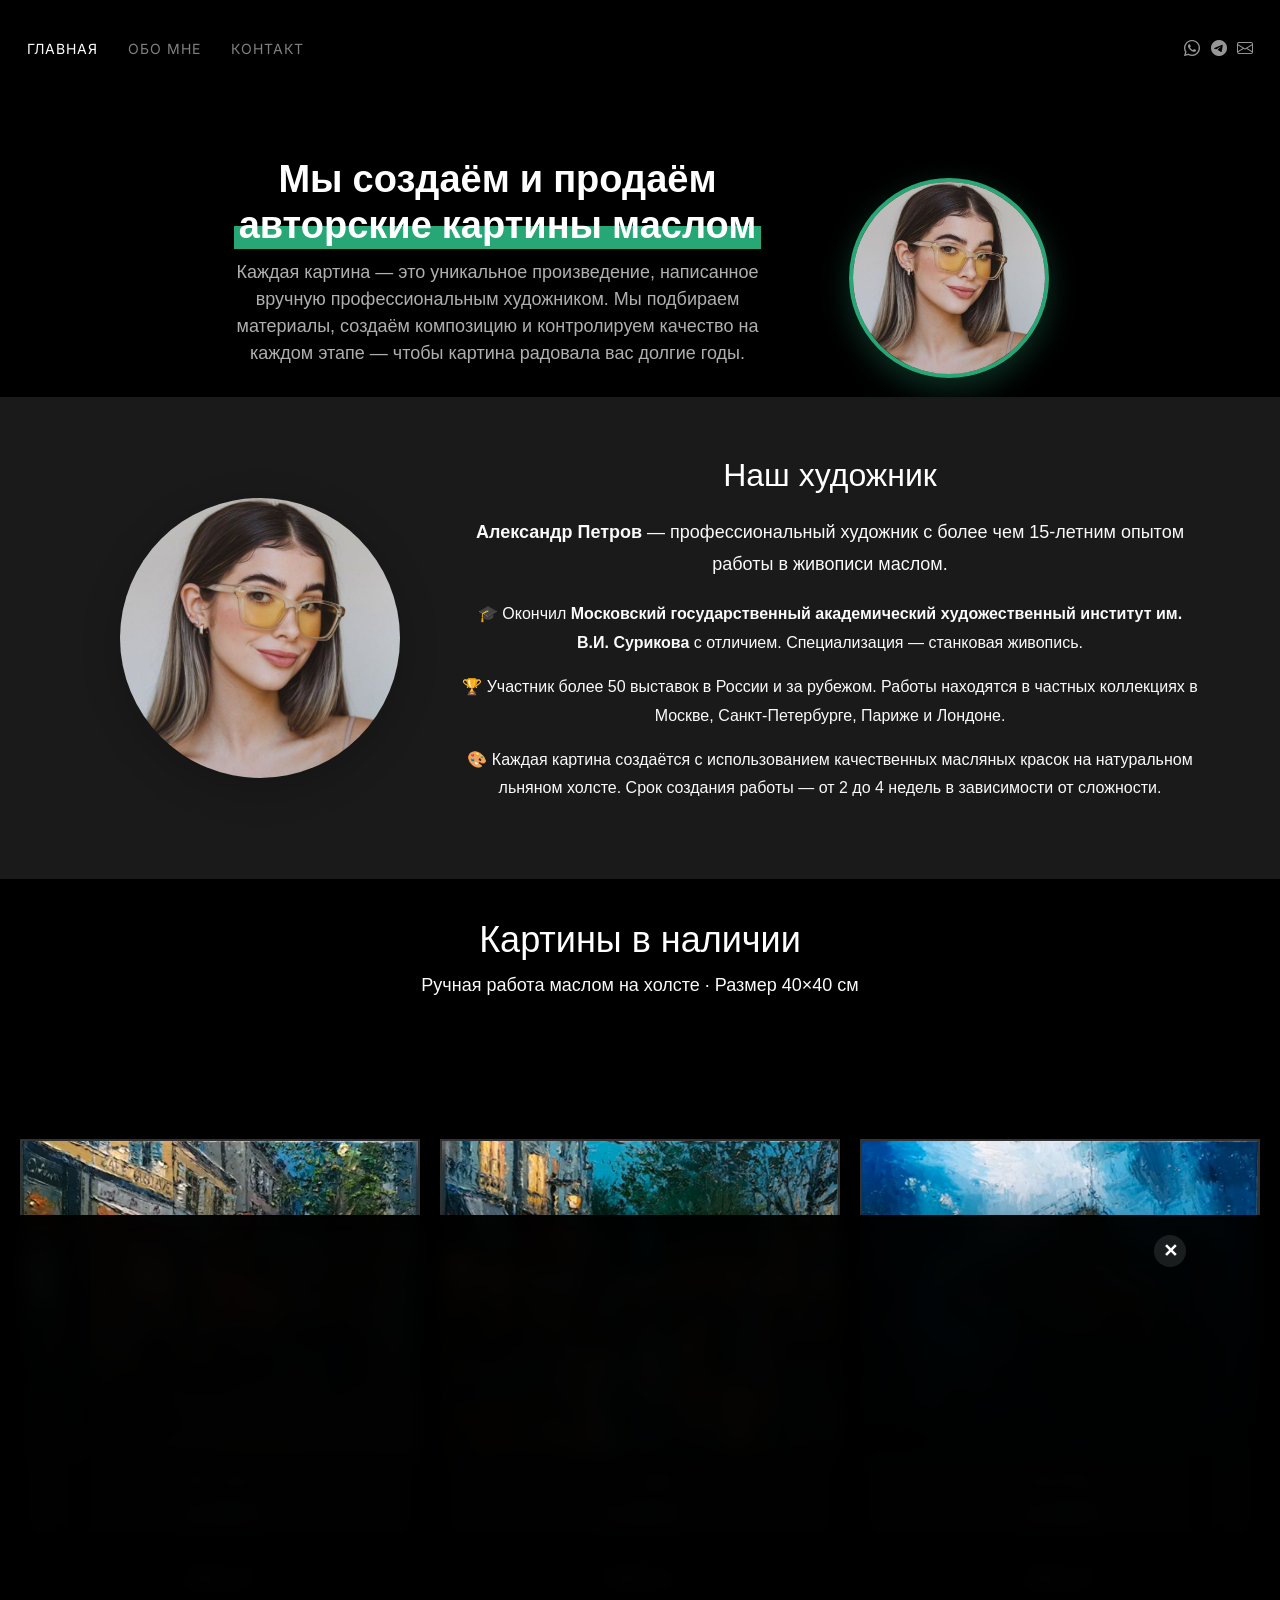
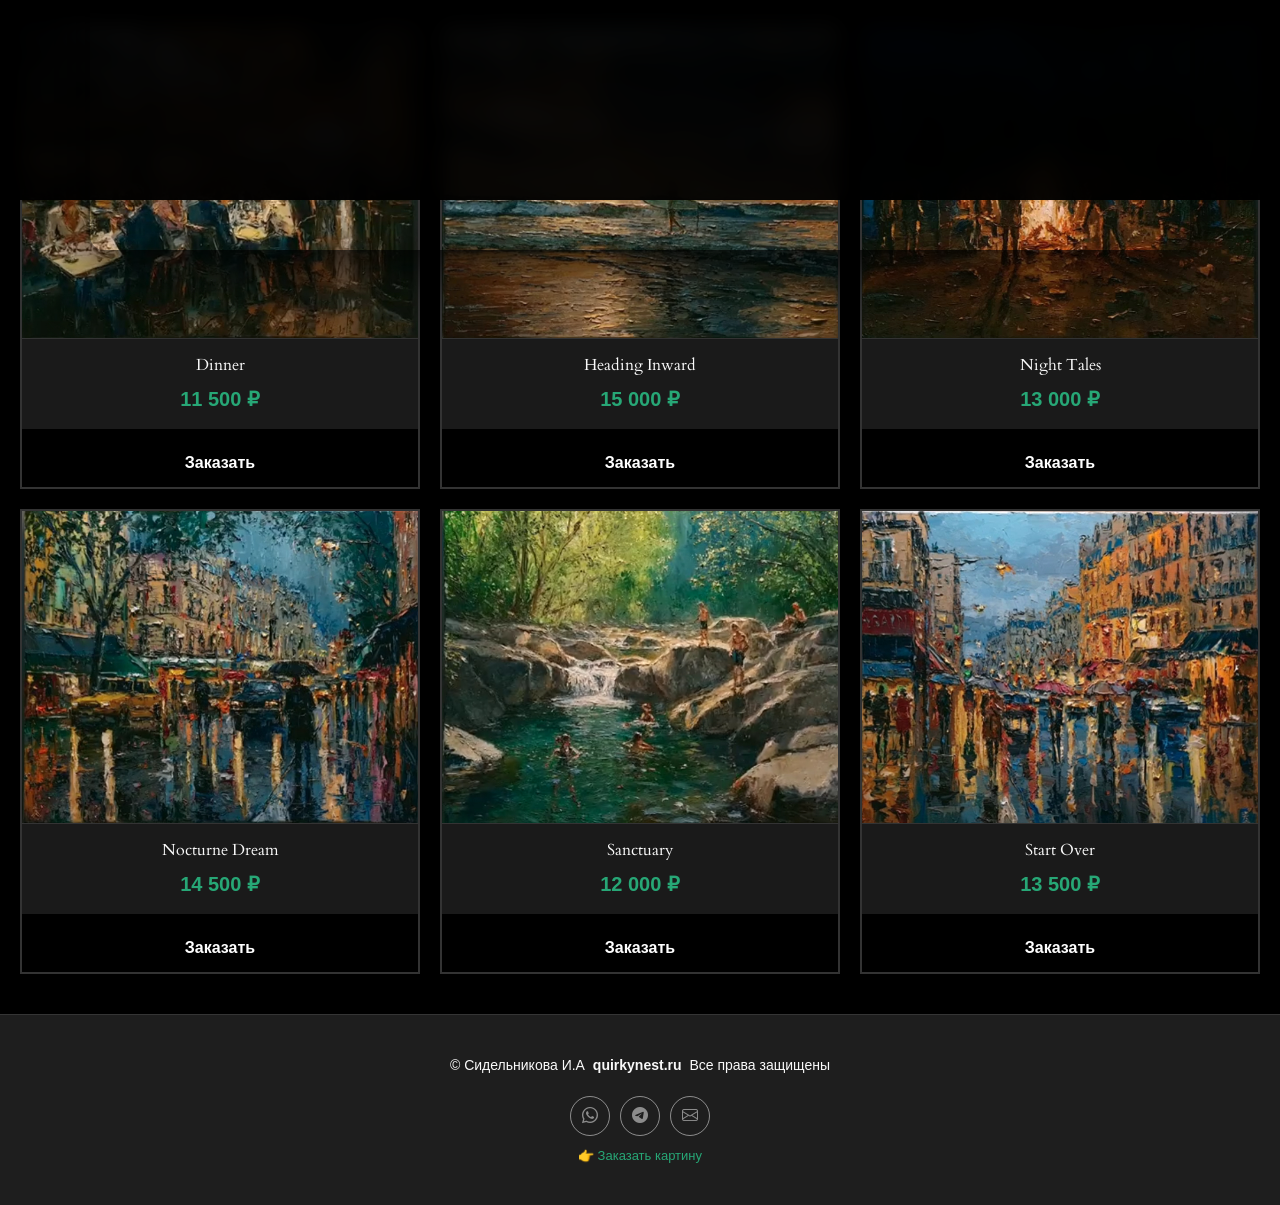
==== index.html @ b46e2a0c "322" ====
<!DOCTYPE html>
<html lang="ru">

<head>
  <meta charset="utf-8">
  <meta content="width=device-width, initial-scale=1.0" name="viewport">
  <title>Картины маслом на заказ</title>
  <meta name="description" content="Уникальные авторские картины маслом, созданные с любовью к деталям и глубине эмоций. Готовые работы и персонализированные полотна. Доставка по России и СНГ!">
  <meta name="keywords" content="картины маслом, авторские картины, картины на заказ, живопись">

  <!-- Favicons -->
  <link href="assets/img/favicon.png" rel="icon">
  <link rel="icon" href="/favicon.ico" type="image/x-icon">
  <link href="assets/img/apple-touch-icon.png" rel="apple-touch-icon">

  <!-- Fonts -->
  <link href="https://fonts.googleapis.com" rel="preconnect">
  <link href="https://fonts.gstatic.com" rel="preconnect" crossorigin>
  <link href="https://fonts.googleapis.com/css2?family=Roboto:ital,wght@0,100;0,300;0,400;0,500;0,700;0,900;1,100;1,300;1,400;1,500;1,700;1,900&family=Inter:wght@100;200;300;400;500;600;700;800;900&family=Cardo:ital,wght@0,400;0,700;1,400;1,700&display=swap" rel="stylesheet">

  <!-- Vendor CSS Files -->
  <link href="assets/vendor/bootstrap/css/bootstrap.min.css" rel="stylesheet">
  <link href="assets/vendor/bootstrap-icons/bootstrap-icons.css" rel="stylesheet">
  <link href="assets/vendor/aos/aos.css" rel="stylesheet">
  <link href="assets/vendor/glightbox/css/glightbox.min.css" rel="stylesheet">
  <link href="assets/vendor/swiper/swiper-bundle.min.css" rel="stylesheet">

  <!-- Main CSS File -->
  <link href="assets/css/main.css" rel="stylesheet">

<!-- Yandex.Metrika counter -->
<script type="text/javascript" >
   (function(m,e,t,r,i,k,a){m[i]=m[i]||function(){(m[i].a=m[i].a||[]).push(arguments)};
   m[i].l=1*new Date();
   for (var j = 0; j < document.scripts.length; j++) {if (document.scripts[j].src === r) { return; }}
   k=e.createElement(t),a=e.getElementsByTagName(t)[0],k.async=1,k.src=r,a.parentNode.insertBefore(k,a)})
   (window, document, "script", "https://mc.yandex.ru/metrika/tag.js", "ym");

   ym(103273664, "init", {
        clickmap:true,
        trackLinks:true,
        accurateTrackBounce:true,
        webvisor:true
   });
</script>
<noscript><div><img src="https://mc.yandex.ru/watch/103273664" style="position:absolute; left:-9999px;" alt="" /></div></noscript>
<!-- /Yandex.Metrika counter -->
</head>

<body class="index-page">

  <header id="header" class="header d-flex align-items-center sticky-top">
    <div class="container-fluid position-relative d-flex align-items-center justify-content-between">
      <nav id="navmenu" class="navmenu">
        <ul>
          <li><a href="index.html" class="active">Главная<br></a></li>
          <li><a href="about.html">Обо мне</a></li>
          <li><a href="contact.html">Контакт</a></li>
        </ul>
        <i class="mobile-nav-toggle d-xl-none bi bi-list"></i>
      </nav>

      <div class="header-social-links">
        <a href="https://wa.me/79517623467" class="twitter"><i class="bi bi-twitter-x"></i></a>
        <a href="https://t.me/IrisArts1" class="facebook"><i class="bi bi-facebook"></i></a>
        <a href="mailto:maafik@66.ru" class="instagram"><i class="bi bi-instagram"></i></a>
      </div>

    </div>
  </header>

  <main class="main">

    <!-- Hero Section -->
    <section id="hero" class="hero section">
      <div class="container">
        <div class="row align-items-center justify-content-center">
          <div class="col-12 text-center hero-avatar-wrapper hero-avatar-mobile" data-aos="fade-up" data-aos-delay="100">
            <div class="hero-avatar">
              <img src="assets/img/profile-img.png" alt="Художник" class="avatar-image">
            </div>
          </div>
          <div class="col-lg-6 text-center" data-aos="fade-up" data-aos-delay="100">
            <h2><span>Мы создаём и продаём</span> <span class="underlight">авторские картины маслом</span></h2>
            <p>Каждая картина — это уникальное произведение, написанное вручную профессиональным художником. Мы подбираем материалы, создаём композицию и контролируем качество на каждом этапе — чтобы картина радовала вас долгие годы.</p>
            
            <div class="hero-button-wrapper hero-button-mobile">
              <a href="#frontItems">
                <button class="button">Смотреть картины</button>
              </a>
            </div>
          </div>
          <div class="col-lg-4 col-xl-3 text-center hero-avatar-wrapper hero-avatar-desktop" data-aos="fade-left" data-aos-delay="200">
            <div class="hero-avatar">
              <img src="assets/img/profile-img.png" alt="Художник" class="avatar-image">
            </div>
          </div>
        </div>
      </div>
    </section><!-- /Hero Section -->

    <!-- Секция о художнике -->
    <section class="artist-section" style="padding: 60px 20px; background: var(--surface-color);">
      <div class="container">
        <div class="row align-items-center">
          <div class="col-lg-4 text-center mb-4 mb-lg-0">
            <img src="assets/img/profile-img.png" alt="Художник" style="max-width: 280px; width: 100%; border-radius: 50%; box-shadow: 0 10px 40px rgba(0,0,0,0.2);">
          </div>
          <div class="col-lg-8">
            <h2 style="color: var(--heading-color); font-size: 32px; margin-bottom: 20px;">Наш художник</h2>
            <p style="color: var(--default-color); font-size: 18px; line-height: 1.8; margin-bottom: 20px;">
              <strong>Александр Петров</strong> — профессиональный художник с более чем 15-летним опытом работы в живописи маслом.
            </p>
            <p style="color: var(--default-color); font-size: 16px; line-height: 1.8; margin-bottom: 15px;">
              🎓 Окончил <strong>Московский государственный академический художественный институт им. В.И. Сурикова</strong> с отличием. Специализация — станковая живопись.
            </p>
            <p style="color: var(--default-color); font-size: 16px; line-height: 1.8; margin-bottom: 15px;">
              🏆 Участник более 50 выставок в России и за рубежом. Работы находятся в частных коллекциях в Москве, Санкт-Петербурге, Париже и Лондоне.
            </p>
            <p style="color: var(--default-color); font-size: 16px; line-height: 1.8;">
              🎨 Каждая картина создаётся с использованием качественных масляных красок на натуральном льняном холсте. Срок создания работы — от 2 до 4 недель в зависимости от сложности.
            </p>
          </div>
        </div>
      </div>
    </section>

    <!-- Секция с товарами-картинами -->

    <!-- Картины в наличии -->
    <section class="gallery">
      <div class="container">
        <div class="row mb-4">
          <div class="col-12 text-center">
            <h2 style="color: var(--heading-color); font-size: 36px; margin-bottom: 10px;">Картины в наличии</h2>
            <p style="color: var(--default-color); font-size: 18px;">Ручная работа маслом на холсте · Размер 40×40 см</p>
          </div>
        </div>
      </div>
      
      <div class="gallery-items" id="frontItems">
        <!-- Картина 1 -->
        <div class="gallery-item" onclick="openOrder('images/123/Cafe_Gustave.jpg', 'Cafe Gustave (40×40 см)', 12500, '1066680777')">
          <img src="images/123/Cafe_Gustave.jpg" alt="Cafe Gustave">
          <div class="gallery-item-info">
            <h4 class="gallery-item-title">Cafe Gustave</h4>
            <p class="gallery-item-price">12 500 ₽</p>
          </div>
          <button>Заказать</button>
        </div>

        <!-- Картина 2 -->
        <div class="gallery-item" onclick="openOrder('images/123/City_lights.jpg', 'City Lights (40×40 см)', 13500, '1066695764')">
          <img src="images/123/City_lights.jpg" alt="City Lights">
          <div class="gallery-item-info">
            <h4 class="gallery-item-title">City Lights</h4>
            <p class="gallery-item-price">13 500 ₽</p>
          </div>
          <button>Заказать</button>
        </div>

        <!-- Картина 3 -->
        <div class="gallery-item" onclick="openOrder('images/123/Deep_sleep.jpg', 'Deep Sleep (40×40 см)', 14000, '1066704373')">
          <img src="images/123/Deep_sleep.jpg" alt="Deep Sleep">
          <div class="gallery-item-info">
            <h4 class="gallery-item-title">Deep Sleep</h4>
            <p class="gallery-item-price">14 000 ₽</p>
          </div>
          <button>Заказать</button>
        </div>

        <!-- Картина 4 -->
        <div class="gallery-item" onclick="openOrder('images/123/Dinner.jpg', 'Dinner (40×40 см)', 11500, '1066693593')">
          <img src="images/123/Dinner.jpg" alt="Dinner">
          <div class="gallery-item-info">
            <h4 class="gallery-item-title">Dinner</h4>
            <p class="gallery-item-price">11 500 ₽</p>
          </div>
          <button>Заказать</button>
        </div>

        <!-- Картина 5 -->
        <div class="gallery-item" onclick="openOrder('images/123/Heading_inward.jpg', 'Heading Inward (40×40 см)', 15000, '1067053569')">
          <img src="images/123/Heading_inward.jpg" alt="Heading Inward">
          <div class="gallery-item-info">
            <h4 class="gallery-item-title">Heading Inward</h4>
            <p class="gallery-item-price">15 000 ₽</p>
          </div>
          <button>Заказать</button>
        </div>

        <!-- Картина 6 -->
        <div class="gallery-item" onclick="openOrder('images/123/Night_Tales.jpg', 'Night Tales (40×40 см)', 13000, '1067066047')">
          <img src="images/123/Night_Tales.jpg" alt="Night Tales">
          <div class="gallery-item-info">
            <h4 class="gallery-item-title">Night Tales</h4>
            <p class="gallery-item-price">13 000 ₽</p>
          </div>
          <button>Заказать</button>
        </div>

        <!-- Картина 7 -->
        <div class="gallery-item" onclick="openOrder('images/123/Nocturne_Dream.jpg', 'Nocturne Dream (40×40 см)', 14500, '1067068989')">
          <img src="images/123/Nocturne_Dream.jpg" alt="Nocturne Dream">
          <div class="gallery-item-info">
            <h4 class="gallery-item-title">Nocturne Dream</h4>
            <p class="gallery-item-price">14 500 ₽</p>
          </div>
          <button>Заказать</button>
        </div>

        <!-- Картина 8 -->
        <div class="gallery-item" onclick="openOrder('images/123/sanctuary.jpg', 'Sanctuary (40×40 см)', 12000, '1067045644')">
          <img src="images/123/sanctuary.jpg" alt="Sanctuary">
          <div class="gallery-item-info">
            <h4 class="gallery-item-title">Sanctuary</h4>
            <p class="gallery-item-price">12 000 ₽</p>
          </div>
          <button>Заказать</button>
        </div>

        <!-- Картина 9 -->
        <div class="gallery-item" onclick="openOrder('images/123/Start_over.jpg', 'Start Over (40×40 см)', 13500, '1066706833')">
          <img src="images/123/Start_over.jpg" alt="Start Over">
          <div class="gallery-item-info">
            <h4 class="gallery-item-title">Start Over</h4>
            <p class="gallery-item-price">13 500 ₽</p>
          </div>
          <button>Заказать</button>
        </div>
      </div>
    </section>

    <!-- Popup заказа с видео -->
    <div class="order-popup" id="orderPopup" onclick="closeOrder(event)">
      <div class="order-content" onclick="event.stopPropagation()">
        <div class="close-btn" onclick="closeOrder(event)">✖</div>
        <div class="order-image">
          <div class="order-video-wrapper" id="orderVideoWrapper">
            <iframe id="orderVideoIframe" src="" frameborder="0" allow="autoplay; fullscreen; picture-in-picture" allowfullscreen></iframe>
          </div>
        </div>
        <div class="order-details">
          <h3 id="popupTitle">Название картины</h3>
          <p id="popupPrice">Цена: </p>

          <label class="custom-checkbox">
            <input type="checkbox" 
                   id="designReadyCheckbox" 
                   data-price="3000"
                   onchange="updatePrice()">
            <span class="checkmark"></span> Добавить багетную раму (+3 000 ₽)
          </label>

          <p class="messenger-note" style="margin-top: 14px;">
            📐 Размер: 40×40 см · Масло на холсте · Ручная работа
          </p>

          <div class="policy-checks">
            <label class="policy-checkbox">
              <input type="checkbox" id="policyAgree" onchange="updateConsentStatus()">
              <span>Согласен с <a href="#" onclick="openPolicyPopup(event)">политикой конфиденциальности и условиями возврата</a></span>
            </label>
          </div>

          <p class="messenger-note">Сообщите, в каком мессенджере удобно подтвердить заказ.</p>
          <div class="popup-messengers">
            <a id="whatsappLink" class="whatsapp-btn" target="_blank" href="https://wa.me/79517623467">WhatsApp</a>
            <a id="telegramLink" class="ghost-btn" target="_blank" href="https://t.me/IrisArts1">Telegram</a>
          </div>
        </div>
      </div>
    </div>

    <!-- Попап с политикой конфиденциальности и возвратом -->
    <div class="policy-popup" id="policyPopup" onclick="closePolicyPopup(event)">
      <div class="policy-popup-content" onclick="event.stopPropagation()">
        <button class="policy-popup-close" type="button" onclick="closePolicyPopup()">✖</button>
        <div class="policy-popup-body">
          <h2>Политика конфиденциальности и условия возврата</h2>
          
          <article class="mb-4">
            <h3>1. Общие положения</h3>
            <p>Настоящая политика регулирует обработку персональных данных клиентов,
              оформляющих заказ на картины маслом на сайте quirkynest.ru.</p>
          </article>

          <article class="mb-4">
            <h3>2. Персональные данные</h3>
            <ul>
              <li>Имя и контактный номер телефона, предоставленные при оформлении заказа.</li>
              <li>Пожелания к картине (размер, стиль, цветовая гамма, сюжет), необходимые для создания произведения.</li>
              <li>Адрес доставки и способ связи (WhatsApp или Telegram).</li>
            </ul>
            <p>Данные используются исключительно для обработки заказа и обратной связи. Передача третьим лицам не осуществляется,
              за исключением курьерских служб и операторов связи для доставки.</p>
          </article>

          <article class="mb-4">
            <h3>3. Хранение и защита</h3>
            <p>Доступ к персональным данным имеет только владелец бренда. Информация хранится на защищённых устройствах,
              не публикуется и удаляется по первому запросу клиента через мессенджер или электронную почту.</p>
          </article>

          <article class="mb-4">
            <h3>4. Условия возврата</h3>
            <p>Каждая картина проходит проверку качества перед отправкой. Вы можете оформить возврат в течение 14 календарных дней,
              если товар не был повреждён и сохранена первоначальная упаковка.</p>
            <ul>
              <li>Возврат осуществляется через тот же мессенджер, где оформлялся заказ.</li>
              <li>Отправка товара назад осуществляется за счёт покупателя.</li>
              <li>После получения и проверки возврат производится на исходный способ оплаты в течение 3 рабочих дней.</li>
            </ul>
            <p>Индивидуальные заказы с персональными элементами возврату не подлежат, за исключением производственного брака.</p>
          </article>

          <article>
            <h3>5. Контакты</h3>
            <p>WhatsApp: <a href="https://wa.me/79517623467" target="_blank" rel="noopener">+7&nbsp;951&nbsp;762‑34‑67</a></p>
            <p>Telegram: <a href="https://t.me/IrisArts1" target="_blank" rel="noopener">@IrisArts1</a></p>
            <p>Email: <a href="mailto:maafik@66.ru">maafik@66.ru</a></p>
          </article>
        </div>
      </div>
    </div>

    <!-- Попап снизу для полного просмотра видео -->
    <div class="video-bottom-popup" id="videoBottomPopup" onclick="if (event.target === this) { closeFullVideo(); }">
      <div class="video-bottom-inner">
        <button class="video-bottom-close" type="button" onclick="closeFullVideo()">✕</button>
        <div class="video-bottom-frame-wrapper">
        <iframe 
            id="videoBottomIframe"
          src=""
          frameborder="0" 
          allow="autoplay; fullscreen; picture-in-picture" 
          allowfullscreen
        ></iframe>
      </div>
    </div>
    </div>

    <style>
      .video-bottom-popup {
        position: fixed;
        left: 0;
        right: 0;
        bottom: -100%;
        height: 65vh;
        background: rgba(0, 0, 0, 0.96);
        backdrop-filter: blur(10px);
        z-index: 10000;
        padding: 16px 10px 24px;
        display: flex;
        justify-content: center;
        align-items: flex-start;
        transition: bottom 0.35s ease;
      }

      .video-bottom-popup.active {
        bottom: 0;
      }

      .video-bottom-inner {
        width: 100%;
        max-width: 1100px;
        position: relative;
      }

      .video-bottom-close {
        position: absolute;
        top: -6px;
        right: 4px;
        z-index: 2;
        border: none;
        background: rgba(255, 255, 255, 0.1);
        color: #ffffff;
        width: 32px;
        height: 32px;
        border-radius: 999px;
        cursor: pointer;
        font-size: 18px;
        display: flex;
        align-items: center;
        justify-content: center;
        transition: background 0.25s ease, transform 0.2s ease;
      }

      .video-bottom-close:hover {
        background: rgba(255, 255, 255, 0.25);
        transform: translateY(-1px);
      }

      .video-bottom-frame-wrapper {
        position: relative;
        padding-bottom: 56.25%;
        height: 0;
        overflow: hidden;
        border-radius: 14px;
        box-shadow: 0 18px 60px rgba(0, 0, 0, 0.85);
      }

      .video-bottom-frame-wrapper iframe {
        position: absolute;
        top: 0;
        left: 0;
        width: 100%;
        height: 100%;
        border: none;
      }

      @media (max-width: 768px) {
        .video-bottom-popup {
          height: 75vh;
          padding: 10px 6px 20px;
        }

        .video-bottom-frame-wrapper {
          border-radius: 10px;
        }
      }

      @media (max-width: 480px) {
        .video-bottom-popup {
          height: 80vh;
        }
      }
    </style>


  </main>

  <footer id="footer" class="footer">

    <div class="container">
      <div class="copyright text-center ">
        <p>© <span>Сидельникова И.А</span> <strong class="px-1 sitename">quirkynest.ru</strong> <span> Все права защищены</span></p>
      </div>
      <div class="social-links d-flex justify-content-center">
        <a href="https://wa.me/79517623467"><i class="bi bi-twitter-x"></i></a>
        <a href="https://t.me/IrisArts1"><i class="bi bi-facebook"></i></a>
        <a href="mailto:maafik@66.ru"><i class="bi bi-instagram"></i></a>
      </div>
      <div class="credits">
      <a href="contact.html">👉 Заказать картину</a>
      </div>
    </div>

  </footer>

  <!-- Scroll Top -->
  <a href="#" id="scroll-top" class="scroll-top d-flex align-items-center justify-content-center"><i class="bi bi-arrow-up-short"></i></a>


  <!-- Vendor JS Files -->
  <script src="assets/vendor/bootstrap/js/bootstrap.bundle.min.js"></script>
  <script src="assets/vendor/php-email-form/validate.js"></script>
  <script src="assets/vendor/aos/aos.js"></script>
  <script src="assets/vendor/glightbox/js/glightbox.min.js"></script>
  <script src="assets/vendor/swiper/swiper-bundle.min.js"></script>

  <!-- Main JS File -->
  <script src="assets/js/main.js"></script>

  <style>
    /* Стили для видео в попапе заказа */
    .order-video-wrapper {
      position: relative;
      padding-bottom: 56.25%; /* 16:9 aspect ratio */
      height: 0;
      overflow: hidden;
      background: #000;
      width: 100%;
    }

    .order-video-wrapper iframe {
      position: absolute;
      top: 0;
      left: 0;
      width: 100%;
      height: 100%;
      border: none;
    }

    @media (max-width: 768px) {
      .order-video-wrapper {
        padding-bottom: 56.25%;
      }
    }
  </style>

  <script>
    // Инициализация AOS анимаций
    window.addEventListener('DOMContentLoaded', function() {
      if (typeof AOS !== 'undefined') {
        AOS.init({
          duration: 800,
          easing: 'ease-in-out',
          once: true
        });
      }
    });

    // Переопределяем openOrder для работы с видео
    window.openOrder = function(image, title, price, videoId) {
      console.log('openOrder called with:', { image, title, price, videoId });
      
      // сохраняем выбранный товар
      selectedItem = { image, title, price: parseInt(price, 10), videoId: videoId || null };

      popupScrollPosition = window.scrollY || document.documentElement.scrollTop || 0;
      if (!popupHistoryActive) {
        window.history.pushState({ popup: 'order' }, '');
        popupHistoryActive = true;
      }

      // показываем попап
      const popup = document.getElementById('orderPopup');
      if (!popup) {
        console.error('Popup element not found!');
        alert('Ошибка: попап не найден на странице');
        return;
      }
      
      console.log('Showing popup');
      popup.style.display = 'flex';
      document.body.style.overflow = 'hidden';

      // Показываем видео вместо картинки
      const videoWrapper = document.getElementById('orderVideoWrapper');
      const videoIframe = document.getElementById('orderVideoIframe');
      const popupTitle = document.getElementById('popupTitle');
      
      if (videoWrapper && videoIframe && videoId) {
        videoWrapper.style.display = 'block';
        videoIframe.src = 'https://player.vimeo.com/video/' + videoId + '?autoplay=1&loop=1&muted=1&controls=1&playsinline=1&title=0&byline=0&portrait=0';
      } else if (videoWrapper) {
        videoWrapper.style.display = 'none';
      }

      if (popupTitle) {
        popupTitle.innerText = title;
      } else {
        console.error('popupTitle element not found!');
      }

      // сбрасываем чекбоксы
      const designReadyCheckbox = document.getElementById('designReadyCheckbox');
      if (designReadyCheckbox) designReadyCheckbox.checked = false;
      const policyCheckbox = document.getElementById('policyAgree');
      if (policyCheckbox) policyCheckbox.checked = false;

      // ставим базовую цену для товара
      totalPrice = selectedItem.price;

      // обновляем цену и WhatsApp ссылку
      if (typeof updatePrice === 'function') {
        updatePrice();
      }
      if (typeof updateConsentStatus === 'function') {
        updateConsentStatus();
      }

      // закрытие по клику вне окна
      popup.onclick = function (event) {
        if (event.target === popup) {
          closeOrder();
        }
      };
    };

    // Алиас для обратной совместимости
    function openOrder(image, title, price, videoId) {
      window.openOrder(image, title, price, videoId);
    }

    // Обновляем closeOrder, чтобы очищать видео
    window.closeOrder = function(event) {
      if (event) {
        event.preventDefault();
        event.stopPropagation();
      }
      
      // Очищаем видео при закрытии
      const videoIframe = document.getElementById('orderVideoIframe');
      if (videoIframe) {
        videoIframe.src = '';
      }
      
      // Закрываем попап
      const popup = document.getElementById('orderPopup');
      if (popup) {
        popup.style.display = 'none';
        document.body.style.overflow = '';
      }
      
      // Убираем из истории если был добавлен
      if (popupHistoryActive) {
        popupHistoryActive = false;
        window.history.back();
      }
    };
  </script>

</body>

</html>
---- assets/css/main.css ----
/**
* Template Name: PhotoFolio
* Template URL: https://bootstrapmade.com/photofolio-bootstrap-photography-website-template/
* Updated: Aug 07 2024 with Bootstrap v5.3.3
* Author: BootstrapMade.com
* License: https://bootstrapmade.com/license/
*/

/*--------------------------------------------------------------
# Font & Color Variables
# Help: https://bootstrapmade.com/color-system/
--------------------------------------------------------------*/
/* Fonts */
:root {
  --default-font: "Roboto",  system-ui, -apple-system, "Segoe UI", Roboto, "Helvetica Neue", Arial, "Noto Sans", "Liberation Sans", sans-serif, "Apple Color Emoji", "Segoe UI Emoji", "Segoe UI Symbol", "Noto Color Emoji";
  --heading-font: "Cardo",  sans-serif;
  --nav-font: "Inter",  sans-serif;
}

/* Global Colors - The following color variables are used throughout the website. Updating them here will change the color scheme of the entire website */
:root { 
  --background-color: #000000; /* Background color for the entire website, including individual sections */
  --default-color: #fafafa; /* Default color used for the majority of the text content across the entire website */
  --heading-color: #ffffff; /* Color for headings, subheadings and title throughout the website */
  --accent-color: #27a776; /* Accent color that represents your brand on the website. It's used for buttons, links, and other elements that need to stand out */
  --surface-color: #1a1a1a; /* The surface color is used as a background of boxed elements within sections, such as cards, icon boxes, or other elements that require a visual separation from the global background. */
  --contrast-color: #ffffff; /* Contrast color for text, ensuring readability against backgrounds of accent, heading, or default colors. */
}

/* Nav Menu Colors - The following color variables are used specifically for the navigation menu. They are separate from the global colors to allow for more customization options */
:root {
  --nav-color: rgba(255, 255, 255, 0.5);  /* The default color of the main navmenu links */
  --nav-hover-color: #ffffff; /* Applied to main navmenu links when they are hovered over or active */
  --nav-mobile-background-color: #1a1a1a; /* Used as the background color for mobile navigation menu */
  --nav-dropdown-background-color: #1a1a1a; /* Used as the background color for dropdown items that appear when hovering over primary navigation items */
  --nav-dropdown-color: rgba(255, 255, 255, 0.5); /* Used for navigation links of the dropdown items in the navigation menu. */
  --nav-dropdown-hover-color: #ffffff; /* Similar to --nav-hover-color, this color is applied to dropdown navigation links when they are hovered over. */
}

/* Color Presets - These classes override global colors when applied to any section or element, providing reuse of the sam color scheme. */
  .form-overlay {
    position: fixed;
    top: 0;
    left: 0;
    width: 100vw;
    height: 100vh;
    background: rgba(26, 26, 26, 0.97);
    z-index: 9999;
    overflow-y: auto;
    display: flex;
    justify-content: center;
    align-items: center;
    padding: 40px;
  }

  .form-content {
    max-width: 800px;
    width: 100%;
    background: #1a1a1a;
    padding: 30px;
    border-radius: 20px;
    box-shadow: 0 0 20px #00f7ff99;
    position: relative;
  }

  .close-button {
    position: absolute;
    top: 15px;
    right: 15px;
    background: #ff4d4d;
    color: white;
    border: none;
    border-radius: 10px;
    padding: 8px 12px;
    font-size: 18px;
    cursor: pointer;
  }

  .step {
    display: none;
  }

  .step.active {
    display: block;
    animation: fadeIn 0.5s ease-in-out;
  }

  @keyframes fadeIn {
    from { opacity: 0; transform: translateY(20px); }
    to { opacity: 1; transform: translateY(0); }
  }

  input, select, button {
    width: 100%;
    padding: 10px;
    margin-top: 10px;
    border: none;
    border-radius: 10px;
    font-size: 16px;
    background-color: #222;
    color: #fafafa;
  }

  button {
    background: #00f7ff;
    color: #000;
    cursor: pointer;
    font-weight: bold;
    transition: background-color 0.3s;
  }

  button:hover {
    background-color: #00c9ff;
  }

  .gender-select {
    display: flex;
    gap: 20px;
    margin: 20px 0;
  }

  .gender-select button {
    flex: 1;
    font-weight: bold;
    font-size: 18px;
    border: 2px solid #00f7ff;
    background: #222;
    color: #00f7ff;
  }

  .gender-select button:hover {
    background: #00f7ff;
    color: #111;
  }

  .image-grid {
    display: grid;
    grid-template-columns: repeat(auto-fit, minmax(120px, 1fr));
    gap: 10px;
  }

  .image-grid img {
    width: 100%;
    border-radius: 10px;
    height: 100px;
    object-fit: cover;
    cursor: pointer;
    border: 3px solid transparent;
    background: #333;
  }

  .image-grid img.selected {
    border-color: #00f7ff;
  }

  .faq-item {
    margin-bottom: 10px;
  }

  .faq-question {
    background: #222;
    border: none;
    color: #00f7ff;
    width: 100%;
    padding: 10px;
    text-align: left;
    font-weight: bold;
    cursor: pointer;
    border-radius: 10px;
  }

  .faq-answer {
    display: none;
    margin-top: 5px;
    padding: 10px;
    background: #2b2b2b;
    border-radius: 10px;
  }

  .explanation {
    color: #bbb;
    text-align: center;
    margin-top: 20px;
  }

  .upload-block label {
    color: #00f7ff;
    font-weight: bold;
  }
.light-background {
  --background-color: #1a1a1a;
  --surface-color: #343434;
}
  .form-overlay {
    position: fixed;
    top: 0;
    left: 0;
    width: 100vw;
    height: 100vh;
    background: rgba(26, 26, 26, 0.97);
    z-index: 9999;
    overflow-y: auto;
    display: flex;
    justify-content: center;
    align-items: center;
    padding: 40px;
  }

  .form-content {
    max-width: 800px;
    width: 100%;
    background: #1a1a1a;
    padding: 30px;
    border-radius: 20px;
    box-shadow: 0 0 20px #00f7ff99;
    position: relative;
  }

  .close-button {
    position: absolute;
    top: 15px;
    right: 15px;
    background: #ff4d4d;
    color: white;
    border: none;
    border-radius: 10px;
    padding: 8px 12px;
    font-size: 18px;
    cursor: pointer;
  }

  .step {
    display: none;
  }

  .step.active {
    display: block;
    animation: fadeIn 0.5s ease-in-out;
  }

  @keyframes fadeIn {
    from { opacity: 0; transform: translateY(20px); }
    to { opacity: 1; transform: translateY(0); }
  }

  input, select, button {
    width: 100%;
    padding: 10px;
    margin-top: 10px;
    border: none;
    border-radius: 10px;
    font-size: 16px;
    background-color: #222;
    color: #fafafa;
  }

  button {
    background: #00f7ff;
    color: #000;
    cursor: pointer;
    font-weight: bold;
    transition: background-color 0.3s;
  }

  button:hover {
    background-color: #00c9ff;
  }

  .gender-select {
    display: flex;
    gap: 20px;
    margin: 20px 0;
  }

  .gender-select button {
    flex: 1;
    font-weight: bold;
    font-size: 18px;
    border: 2px solid #00f7ff;
    background: #222;
    color: #00f7ff;
  }

  .gender-select button:hover {
    background: #00f7ff;
    color: #111;
  }

  .image-grid {
    display: grid;
    grid-template-columns: repeat(auto-fit, minmax(120px, 1fr));
    gap: 10px;
  }

  .image-grid img {
    width: 100%;
    border-radius: 10px;
    height: 100px;
    object-fit: cover;
    cursor: pointer;
    border: 3px solid transparent;
    background: #333;
  }

  .image-grid img.selected {
    border-color: #00f7ff;
  }

  .faq-item {
    margin-bottom: 10px;
  }

  .faq-question {
    background: #222;
    border: none;
    color: #00f7ff;
    width: 100%;
    padding: 10px;
    text-align: left;
    font-weight: bold;
    cursor: pointer;
    border-radius: 10px;
  }

  .faq-answer {
    display: none;
    margin-top: 5px;
    padding: 10px;
    background: #2b2b2b;
    border-radius: 10px;
  }

  .explanation {
    color: #bbb;
    text-align: center;
    margin-top: 20px;
  }

  .upload-block label {
    color: #00f7ff;
    font-weight: bold;
  }

.dark-background {
  --background-color: #060606;
  --default-color: #ffffff;
  --heading-color: #ffffff;
  --surface-color: #252525;
  --contrast-color: #ffffff;
}

/* Smooth scroll */
:root {
  scroll-behavior: smooth;
}

/*--------------------------------------------------------------
# General Styling & Shared Classes
--------------------------------------------------------------*/
body {
  color: var(--default-color);
  background-color: var(--background-color);
  font-family: var(--default-font);
}

a {
  color: var(--accent-color);
  text-decoration: none;
  transition: 0.3s;
}

a:hover {
  color: color-mix(in srgb, var(--accent-color), transparent 25%);
  text-decoration: none;
}

h1,
h2,
h3,
h4,
h5,
h6 {
  color: var(--heading-color);
  font-family: var(--heading-font);
}

/* PHP Email Form Messages
------------------------------*/
.php-email-form .error-message {
  display: none;
  background: #df1529;
  color: #ffffff;
  text-align: left;
  padding: 15px;
  margin-bottom: 24px;
  font-weight: 600;
}

.php-email-form .sent-message {
  display: none;
  color: #ffffff;
  background: #059652;
  text-align: center;
  padding: 15px;
  margin-bottom: 24px;
  font-weight: 600;
}

.php-email-form .loading {
  display: none;
  background: var(--surface-color);
  text-align: center;
  padding: 15px;
  margin-bottom: 24px;
}

.php-email-form .loading:before {
  content: "";
  display: inline-block;
  border-radius: 50%;
  width: 24px;
  height: 24px;
  margin: 0 10px -6px 0;
  border: 3px solid var(--accent-color);
  border-top-color: var(--surface-color);
  animation: php-email-form-loading 1s linear infinite;
}

body {
  font-family: Arial, sans-serif;
  margin: 0;
  padding: 0;
  background: #000;
  color: #fff;
}

.overlay {
  position: fixed;
  top: 0;
  left: 0;
  width: 100%;
  height: 100%;
  background: rgba(0, 0, 0, 0.9);
  display: none;
  justify-content: center;
  align-items: center;
  z-index: 9999;
}

.form-container {
  background: #000000;
  padding: 20px;
  border-radius: 15px;
  box-shadow: 0 0 20px rgba(255, 255, 255, 0.5);
  width: 90%;
  max-width: 600px;
}

.form-container h2 {
  margin: 0 0 10px; /* Уменьшены отступы */
  text-align: center;
  font-size: 24px;
  font-weight: bold;
}

.btn-order {
  display: inline-block;
  background-color: #444;
  color: #fff;
  padding: 10px 20px;
  border-radius: 6px;
  text-decoration: none;
  font-weight: 500;
  transition: background 0.3s ease;
}

@media (max-width: 768px) {
  .btn-order {
    padding: 9px 18px;
    font-size: 15px;
  }
}

/* Мобильные устройства: до 480px */
@media (max-width: 480px) {
  .btn-order {
    padding: 8px 16px;
    font-size: 14px;
  }
}

.btn-order:hover {
  background-color: #666;
}


.form-container label {
  display: block;
  margin: 4px 0 2px; /* Уменьшены отступы */
  color: #ccc;
}

.form-container input, .form-container select, .form-container button {
  width: 100%;
  padding: 14px; /* Увеличены отступы внутри элементов для комфортного ввода */
  margin-bottom: 8px; /* Уменьшены отступы между полями */
  border-radius: 8px;
  border: none;
  outline: none;
  font-size: 16px;
  background: #222;
  color: #fff;
  box-shadow: inset 0 0 5px rgba(0, 0, 0, 0.5);
}

.form-container input:focus, .form-container select:focus {
  box-shadow: 0 0 10px rgba(255, 255, 255, 0.5);
}

.form-container button {
  background: #444;
  color: #fff;
  text-transform: uppercase;
  letter-spacing: 1px;
  cursor: pointer;
  transition: 0.5s;
}

.form-container button:hover {
  background: #555;
  box-shadow: 0 0 10px rgba(255, 255, 255, 0.5);
}


.btn-get-started:hover {
  background: linear-gradient(135deg, #222, #666);
  box-shadow: 0 0 15px rgba(255, 255, 255, 0.5);
}

.price-section {
  margin-top: 20px;
  color: #ccc;
}

.price-section ul {
  list-style: none;
  padding: 0;
}

.price-section li {
  margin: 10px 0;
}

.green-button {
  background: linear-gradient(135deg, #004d00, #007300);
  color: #fff;
  font-weight: 400;
  font-size: 16px;
  padding: 14px 50px;
  border-radius: 6px;
  text-transform: uppercase;
  letter-spacing: 1px;
  cursor: pointer;
  display: block;
  margin: 20px auto 0;
  text-align: center;
  transition: 0.5s;
}

.green-button:hover {
  background: linear-gradient(135deg, #006600, #009900);
  box-shadow: 0 0 15px rgba(0, 255, 0, 0.5);
}

textarea {
  width: 100%;
  height: 120px; /* Увеличена высота */
  resize: none;
  border: 1px solid #ccc;
  border-radius: 4px;
  padding: 10px; /* Увеличены отступы внутри textarea */
  font-size: 14px;
  box-sizing: border-box;
}

textarea:focus {
  border-color: #7bbd42;
  outline: none;
}

@keyframes php-email-form-loading {
  0% {
      transform: rotate(0deg);
  }

  100% {
      transform: rotate(360deg);
  }
}

/* Мобильные устройства */
@media screen and (max-width: 768px) {
  .form-container {
      padding: 15px;
  }

  .form-container label {
      margin: 4px 0 2px; /* Уменьшены отступы */
  }

  .form-container input,
  .form-container select,
  .form-container button {
      padding: 12px; /* Увеличены отступы внутри элементов */
      margin-bottom: 6px; /* Уменьшены отступы между элементами */
  }

  .form-container h2 {
      font-size: 20px;
  }

  textarea {
      font-size: 14px; /* Размер шрифта как до изменений */
      padding: 10px; /* Отступы внутри textarea увеличены */
  }
}

/* Очень маленькие экраны */
@media screen and (max-width: 480px) {
  .form-container {
      padding: 12px;
  }

  .form-container label {
      margin: 2px 0 2px;
  }

  .form-container input,
  .form-container select,
  .form-container button {
      padding: 10px; /* Увеличены отступы внутри */
      margin-bottom: 5px; /* Уменьшены отступы между элементами */
  }

  .form-container h2 {
      font-size: 18px;
  }

  textarea {
      font-size: 12px;
      padding: 8px; /* Отступы внутри textarea увеличены */
  }
}


/*--------------------------------------------------------------
# Global Header
--------------------------------------------------------------*/
.header {
  color: var(--default-color);
  background-color: var(--background-color);
  padding: 20px 0;
  transition: all 0.5s;
  z-index: 997;
  border-bottom: 1px solid var(--background-color);
}

.header .logo {
  line-height: 1;
}

.header .logo img {
  max-height: 36px;
  margin-right: 8px;
}

.header .logo h1 {
  font-size: 32px;
  margin: 0;
  font-weight: 400;
  color: var(--heading-color);
}

.header .logo i {
  font-size: 28px;
  margin-right: 6px;
}

.header .header-social-links {
  padding-right: 15px;
}

.header .header-social-links a {
  color: color-mix(in srgb, var(--default-color), transparent 40%);
  padding-left: 6px;
  display: inline-block;
  transition: 0.3s;
  font-size: 16px;
}

.header .header-social-links a:hover {
  color: var(--accent-color);
}

.header .header-social-links a i {
  line-height: 0px;
}

.price-section.centered {
  text-align: center;
}

.price-table {
  margin: 0 auto;
  border-collapse: collapse;
  font-size: 16px;
}

.price-table td {
  padding: 6px 16px;
  vertical-align: top;
  text-align: left;
}

@media (max-width: 1200px) {
  .header .logo {
    order: 1;
  }

  .header .logo h1 {
    font-size: 26px;
  }

  .header .logo i {
    font-size: 20px;
  }

  .header .header-social-links {
    order: 2;
  }

  .header .header-social-links a {
    font-size: 16px;
  }

  .header .navmenu {
    order: 3;
  }
}

.scrolled .header {
  border-color: color-mix(in srgb, var(--background-color) 90%, white 20%);
}

/*--------------------------------------------------------------
# Navigation Menu
--------------------------------------------------------------*/
/* Navmenu - Desktop */
@media (min-width: 1200px) {
  .navmenu {
    padding: 0;
  }

  .navmenu ul {
    margin: 0;
    padding: 0;
    display: flex;
    list-style: none;
    align-items: center;
  }

  .navmenu li {
    position: relative;
  }

  .navmenu a,
  .navmenu a:focus {
    color: var(--nav-color);
    padding: 18px 15px;
    font-size: 14px;
    font-family: var(--nav-font);
    font-weight: 400;
    display: flex;
    align-items: center;
    justify-content: space-between;
    white-space: nowrap;
    transition: 0.3s;
    text-transform: uppercase;
    letter-spacing: 1px;
  }

  .navmenu a i,
  .navmenu a:focus i {
    font-size: 12px;
    line-height: 0;
    margin-left: 5px;
    transition: 0.3s;
  }

  .navmenu li:last-child a {
    padding-right: 0;
  }

  .navmenu li:hover>a,
  .navmenu .active,
  .navmenu .active:focus {
    color: var(--nav-hover-color);
  }

  .navmenu .dropdown ul {
    margin: 0;
    padding: 10px 0;
    background: var(--nav-dropdown-background-color);
    display: block;
    position: absolute;
    visibility: hidden;
    left: 14px;
    top: 130%;
    opacity: 0;
    transition: 0.3s;
    border-radius: 4px;
    z-index: 99;
  }

  .navmenu .dropdown ul li {
    min-width: 200px;
  }

  .navmenu .dropdown ul a {
    padding: 10px 20px;
    font-size: 15px;
    text-transform: none;
    color: var(--nav-dropdown-color);
  }

  .navmenu .dropdown ul a i {
    font-size: 12px;
  }

  .navmenu .dropdown ul a:hover,
  .navmenu .dropdown ul .active:hover,
  .navmenu .dropdown ul li:hover>a {
    color: var(--nav-dropdown-hover-color);
  }

  .navmenu .dropdown:hover>ul {
    opacity: 1;
    top: 100%;
    visibility: visible;
  }

  .navmenu .dropdown .dropdown ul {
    top: 0;
    left: -90%;
    visibility: hidden;
  }

  .navmenu .dropdown .dropdown:hover>ul {
    opacity: 1;
    top: 0;
    left: -100%;
    visibility: visible;
  }
}

/* Navmenu - Mobile */
@media (max-width: 1199px) {
  .mobile-nav-toggle {
    color: var(--nav-color);
    font-size: 28px;
    line-height: 0;
    margin-right: 10px;
    cursor: pointer;
    transition: color 0.3s;
  }

  .navmenu {
    padding: 0;
    z-index: 9997;
  }

  .navmenu ul {
    display: none;
    position: absolute;
    inset: 60px 20px 20px 20px;
    padding: 10px 0;
    margin: 0;
    border-radius: 6px;
    background-color: var(--nav-mobile-background-color);
    overflow-y: auto;
    transition: 0.3s;
    z-index: 9998;
    box-shadow: 0px 0px 30px rgba(0, 0, 0, 0.1);
  }

  .navmenu a,
  .navmenu a:focus {
    color: var(--nav-dropdown-color);
    padding: 10px 20px;
    font-family: var(--nav-font);
    font-size: 17px;
    font-weight: 500;
    display: flex;
    align-items: center;
    justify-content: space-between;
    white-space: nowrap;
    transition: 0.3s;
  }

  .navmenu a i,
  .navmenu a:focus i {
    font-size: 12px;
    line-height: 0;
    margin-left: 5px;
    width: 30px;
    height: 30px;
    display: flex;
    align-items: center;
    justify-content: center;
    border-radius: 50%;
    transition: 0.3s;
    background-color: color-mix(in srgb, var(--accent-color), transparent 90%);
  }

  .navmenu a i:hover,
  .navmenu a:focus i:hover {
    background-color: var(--accent-color);
    color: var(--contrast-color);
  }

  .navmenu a:hover,
  .navmenu .active,
  .navmenu .active:focus {
    color: var(--nav-dropdown-hover-color);
  }

  .navmenu .active i,
  .navmenu .active:focus i {
    background-color: var(--accent-color);
    color: var(--contrast-color);
    transform: rotate(180deg);
  }

  .navmenu .dropdown ul {
    position: static;
    display: none;
    z-index: 99;
    padding: 10px 0;
    margin: 10px 20px;
    background-color: var(--nav-dropdown-background-color);
    border: 1px solid color-mix(in srgb, var(--default-color), transparent 90%);
    box-shadow: none;
    transition: all 0.5s ease-in-out;
  }

  .navmenu .dropdown ul ul {
    background-color: rgba(33, 37, 41, 0.1);
  }

  .navmenu .dropdown>.dropdown-active {
    display: block;
    background-color: rgba(33, 37, 41, 0.03);
  }

  .mobile-nav-active {
    overflow: hidden;
  }

  .mobile-nav-active .mobile-nav-toggle {
    color: #fff;
    position: absolute;
    font-size: 32px;
    top: 15px;
    right: 15px;
    margin-right: 0;
    z-index: 9999;
  }

  .mobile-nav-active .navmenu {
    position: fixed;
    overflow: hidden;
    inset: 0;
    background: rgba(33, 37, 41, 0.8);
    transition: 0.3s;
  }

  .mobile-nav-active .navmenu>ul {
    display: block;
  }
}

/*--------------------------------------------------------------
# Global Footer
--------------------------------------------------------------*/
.footer {
  --background-color: color-mix(in srgb, var(--default-color), transparent 95%);
  border-top: 1px solid color-mix(in srgb, var(--default-color), transparent 90%);
  color: var(--default-color);
  background-color: var(--background-color);
  font-size: 14px;
  padding: 40px 0;
  position: relative;
}

.footer .copyright p {
  margin-bottom: 0;
}

.footer .social-links {
  margin-top: 20px;
}

.footer .social-links a {
  display: flex;
  align-items: center;
  justify-content: center;
  width: 40px;
  height: 40px;
  border-radius: 50%;
  border: 1px solid color-mix(in srgb, var(--default-color), transparent 50%);
  font-size: 16px;
  color: color-mix(in srgb, var(--default-color), transparent 50%);
  margin: 0 5px;
  transition: 0.3s;
}

.footer .social-links a:hover {
  color: var(--accent-color);
  border-color: var(--accent-color);
}

.footer .credits {
  margin-top: 10px;
  font-size: 13px;
  text-align: center;
}

/*--------------------------------------------------------------
# Preloader
--------------------------------------------------------------*/
#preloader {
  display: flex;
  position: fixed;
  inset: 0;
  width: 100%;
  height: 100vh;
  z-index: 99999;
}

#preloader:before,
#preloader:after {
  content: "";
  background-color: #000000;
  position: absolute;
  inset: 0;
  width: 50%;
  height: 100%;
  transition: all 0.3s ease 0s;
  z-index: -1;
}

#preloader:after {
  left: auto;
  right: 0;
}

#preloader .line {
  position: relative;
  overflow: hidden;
  margin: auto;
  width: 1px;
  height: 280px;
  transition: all 0.8s ease 0s;
}

#preloader .line:before {
  content: "";
  position: absolute;
  background-color: #ffffff;
  left: 0;
  top: 50%;
  width: 1px;
  height: 0%;
  transform: translateY(-50%);
  animation: lineincrease 1000ms ease-in-out 0s forwards;
}

#preloader .line:after {
  content: "";
  position: absolute;
  background-color: color-mix(in srgb, var(--default-color), transparent 95%);
  left: 0;
  top: 0;
  width: 1px;
  height: 100%;
  transform: translateY(-100%);
  animation: linemove 1200ms linear 0s infinite;
  animation-delay: 2000ms;
}

#preloader.loaded .line {
  opacity: 0;
  height: 100% !important;
}

#preloader.loaded .line:after {
  opacity: 0;
}

#preloader.loaded:before,
#preloader.loaded:after {
  animation: preloaderfinish 300ms ease-in-out 500ms forwards;
}

@keyframes lineincrease {
  0% {
    height: 0%;
  }

  100% {
    height: 100%;
  }
}

@keyframes linemove {
  0% {
    transform: translateY(200%);
  }

  100% {
    transform: translateY(-100%);
  }
}

@keyframes preloaderfinish {
  0% {
    width: 5 0%;
  }

  100% {
    width: 0%;
  }
}

/*--------------------------------------------------------------
# Scroll Top Button
--------------------------------------------------------------*/
.scroll-top {
  position: fixed;
  visibility: hidden;
  opacity: 0;
  right: 15px;
  bottom: -15px;
  z-index: 999;
  background-color: var(--accent-color);
  width: 44px;
  height: 44px;
  border-radius: 50px;
  transition: all 0.4s;
}

.scroll-top i {
  font-size: 24px;
  color: var(--default-color);
  line-height: 0;
}

.scroll-top:hover {
  background-color: color-mix(in srgb, var(--accent-color), transparent 20%);
}

.scroll-top.active {
  visibility: visible;
  opacity: 1;
  bottom: 15px;
}

/*--------------------------------------------------------------
# Disable aos animation delay on mobile devices
--------------------------------------------------------------*/
@media screen and (max-width: 768px) {
  [data-aos-delay] {
    transition-delay: 0 !important;
  }
}

/*--------------------------------------------------------------
# Global Page Titles & Breadcrumbs
--------------------------------------------------------------*/
.page-title {
  color: var(--default-color);
  background-color: var(--background-color);
  position: relative;
}

.page-title .heading {
  padding: 80px 0;
  border-top: 1px solid color-mix(in srgb, var(--default-color), transparent 90%);
}

.page-title .heading h1 {
  font-size: 64px;
  font-weight: 400;
}

.page-title .heading .cta-btn {
  color: var(--default-color);
  background: var(--accent-color);
  font-weight: 400;
  font-size: 14px;
  display: inline-block;
  margin-top: 20px;
  padding: 12px 40px;
  border-radius: 4px;
  transition: 0.5s;
  text-transform: uppercase;
  letter-spacing: 1px;
}

.page-title .heading .cta-btn:hover {
  background-color: color-mix(in srgb, var(--accent-color) 90%, white 10%);
}

.page-title nav {
  background-color: color-mix(in srgb, var(--default-color), transparent 90%);
  padding: 20px 0;
}

.page-title nav ol {
  display: flex;
  flex-wrap: wrap;
  list-style: none;
  margin: 0;
  font-size: 16px;
  font-weight: 600;
}

.page-title nav ol li+li {
  padding-left: 10px;
}

.page-title nav ol li+li::before {
  content: "/";
  display: inline-block;
  padding-right: 10px;
  color: color-mix(in srgb, var(--default-color), transparent 70%);
}

/*--------------------------------------------------------------
# Global Sections
--------------------------------------------------------------*/
section,
.section {
  color: var(--default-color);
  background-color: var(--background-color);
  padding: 60px 0;
  scroll-margin-top: 100px;
  overflow: clip;
}

@media (max-width: 1199px) {

  section,
  .section {
    scroll-margin-top: 66px;
  }
}

/*--------------------------------------------------------------
# Global Section Titles
--------------------------------------------------------------*/
.section-title {
  padding-bottom: 60px;
  position: relative;
}

.section-title h2 {
  font-size: 14px;
  font-weight: 400;
  padding: 0;
  line-height: 1px;
  margin: 0;
  letter-spacing: 1.5px;
  text-transform: uppercase;
  color: color-mix(in srgb, var(--default-color), transparent 50%);
  position: relative;
  font-family: var(--default-font);
}

.section-title h2::after {
  content: "";
  width: 120px;
  height: 1px;
  display: inline-block;
  background: var(--accent-color);
  margin: 4px 10px;
}

.section-title p {
  color: var(--heading-color);
  margin: 0;
  font-size: 36px;
  font-weight: 400;
  font-family: var(--heading-font);
}

/*--------------------------------------------------------------
# Hero Section
--------------------------------------------------------------*/
.hero {
  width: 100%;
  min-height: 30vh;
  position: relative;
  display: flex;
  align-items: center;
}

.hero h2 {
  margin: 0 0 10px 0;
  font-size: 38px;
  font-weight: 700;
}

.hero h2 .underlight {
  position: relative;
  z-index: 1;
  padding: 0 5px;
  display: inline-block;
}

.hero h2 .underlight:before {
  content: "";
  position: absolute;
  height: 50%;
  bottom: 0;
  left: 0;
  right: 0;
  background: var(--accent-color);
  z-index: -1;
}

.hero p {
  color: color-mix(in srgb, var(--default-color), transparent 30%);
  margin-bottom: 30px;
  font-size: 18px;
}

/* Hero Avatar Styles */
.hero-avatar-wrapper {
  display: flex;
  justify-content: center;
  align-items: center;
}

.hero-avatar-desktop {
  padding-left: 40px;
}

.hero-avatar-mobile {
  display: none;
  margin-top: 30px;
  margin-bottom: 20px;
}

.hero-avatar {
  display: flex;
  justify-content: center;
  align-items: center;
}

.avatar-image {
  width: 200px;
  height: 200px;
  border-radius: 50%;
  object-fit: cover;
  border: 4px solid var(--accent-color);
  box-shadow: 0 10px 30px rgba(39, 167, 118, 0.3);
  transition: transform 0.3s ease, box-shadow 0.3s ease;
}

.avatar-image:hover {
  transform: scale(1.05);
  box-shadow: 0 15px 40px rgba(39, 167, 118, 0.5);
}

.hero-button-wrapper {
  margin-top: 30px;
}

.hero-button-desktop {
  display: none;
}

.hero-button-mobile {
  display: block;
}

@media (min-width: 992px) {
  .hero-button-desktop {
    display: flex;
    justify-content: center;
    align-items: center;
    position: absolute;
    bottom: 60px;
    left: 50%;
    transform: translateX(-50%);
    z-index: 10;
    margin-top: 0;
  }

  .hero-button-mobile {
    display: none;
  }
}

@media (min-width: 1200px) {
  .hero-avatar-desktop {
    padding-left: 60px;
  }
}

@media (max-width: 991px) {
  .hero-avatar-desktop {
    display: none;
  }

  .hero-avatar-mobile {
    display: flex;
  }

  .avatar-image {
    width: 150px;
    height: 150px;
    border-width: 3px;
  }
}

@media (max-width: 768px) {
  .hero h2 {
    font-size: 32px;
  }

  .avatar-image {
    width: 120px;
    height: 120px;
    border-width: 2px;
  }
}

.hero .btn-get-started {
  color: var(--contrast-color);
  background: var(--accent-color);
  font-weight: 400;
  font-size: 14px;
  display: inline-block;
  padding: 12px 40px;
  border-radius: 4px;
  transition: 0.5s;
  text-transform: uppercase;
  letter-spacing: 1px;
}

.hero .btn-get-started:hover {
  background-color: color-mix(in srgb, var(--accent-color) 90%, white 10%);
}

/*--------------------------------------------------------------
# Gallery Section
--------------------------------------------------------------*/


.gallery  {
  position: relative;
  overflow: hidden;
}

.gallery-item img {
  transition: 0.3s;
}
@media (max-width: 768px) {
  .gallery {
    grid-template-columns: 1fr;
    justify-items: center;
  }
}

.gallery .gallery-item {
  position: relative;
  overflow: hidden;
}


.gallery .gallery-links {
  position: absolute;
  inset: 0;
  opacity: 0;
  transition: all ease-in-out 0.3s;
  background: rgba(0, 0, 0, 0.6);
  z-index: 3;
}

.gallery .gallery-links .preview-link,
.gallery .gallery-links .details-link {
  font-size: 20px;
  color: rgba(255, 255, 255, 0.5);
  transition: 0.3s;
  line-height: 1.2;
  margin: 30px 8px 0 8px;
}

.gallery .gallery-links .preview-link:hover,
.gallery .gallery-links .details-link:hover {
  color: #ffffff;
}

.gallery .gallery-links .details-link {
  font-size: 30px;
  line-height: 0;
}

.gallery .gallery-item:hover .gallery-links {
  opacity: 1;
}

.gallery .gallery-item:hover .preview-link,
.gallery .gallery-item:hover .details-link {
  margin-top: 0;
}

.gallery .gallery-item:hover img {
  transform: scale(1.1);
}

.glightbox-clean .gslide-description {
  background: #272727;
}

.glightbox-clean .gslide-title {
  color: rgba(255, 255, 255, 0.8);
  margin: 0;
}

/*--------------------------------------------------------------
# About Section
--------------------------------------------------------------*/
.about .content h2 {
  font-weight: 700;
  font-size: 24px;
}

.about .content ul {
  list-style: none;
  padding: 0;
}

.about .content ul li {
  margin-bottom: 20px;
  display: flex;
  align-items: center;
}

.about .content ul strong {
  margin-right: 10px;
}

.about .content ul i {
  font-size: 16px;
  margin-right: 5px;
  color: var(--accent-color);
  line-height: 0;
}

/*--------------------------------------------------------------
# Testimonials Section
--------------------------------------------------------------*/
.testimonials .testimonial-item {
  background-color: var(--surface-color);
  box-shadow: 0px 0 20px rgba(0, 0, 0, 0.1);
  box-sizing: content-box;
  padding: 30px;
  margin: 40px 30px;
  min-height: 320px;
  display: flex;
  flex-direction: column;
  text-align: center;
  transition: 0.3s;
}

.testimonials .testimonial-item .stars {
  margin-bottom: 15px;
}

.testimonials .testimonial-item .stars i {
  color: #ffc107;
  margin: 0 1px;
}

.testimonials .testimonial-item .testimonial-img {
  width: 90px;
  border-radius: 50%;
  border: 4px solid var(--background-color);
  margin: 0 auto;
}

.testimonials .testimonial-item h3 {
  font-size: 18px;
  font-weight: bold;
  margin: 10px 0 5px 0;
}

.testimonials .testimonial-item h4 {
  font-size: 14px;
  color: color-mix(in srgb, var(--default-color), transparent 40%);
  margin: 0;
}

.testimonials .testimonial-item p {
  font-style: italic;
  margin: 0 auto 15px auto;
}

.testimonials .swiper-wrapper {
  height: auto;
}

.testimonials .swiper-pagination {
  margin-top: 20px;
  position: relative;
}

.testimonials .swiper-pagination .swiper-pagination-bullet {
  width: 12px;
  height: 12px;
  background-color: color-mix(in srgb, var(--default-color), transparent 85%);
  opacity: 1;
}

.testimonials .swiper-pagination .swiper-pagination-bullet-active {
  background-color: var(--accent-color);
}

.testimonials .swiper-slide {
  opacity: 0.3;
}

@media (max-width: 1199px) {
  .testimonials .swiper-slide-active {
    opacity: 1;
  }

  .testimonials .swiper-pagination {
    margin-top: 0;
  }

  .testimonials .testimonial-item {
    margin: 40px 20px;
  }
}

@media (min-width: 1200px) {
  .testimonials .swiper-slide-next {
    opacity: 1;
    transform: scale(1.12);
  }
}

/*--------------------------------------------------------------
# Gallery Details Section
--------------------------------------------------------------*/
.gallery-details .portfolio-details-slider img {
  width: 100%;
}

.gallery-details .swiper-wrapper {
  height: auto;
}

.gallery-details .swiper-button-prev,
.gallery-details .swiper-button-next {
  width: 48px;
  height: 48px;
}

.gallery-details .swiper-button-prev:after,
.gallery-details .swiper-button-next:after {
  color: rgba(255, 255, 255, 0.8);
  background-color: rgba(0, 0, 0, 0.15);
  font-size: 24px;
  border-radius: 50%;
  width: 48px;
  height: 48px;
  display: flex;
  align-items: center;
  justify-content: center;
  transition: 0.3s;
}

.gallery-details .swiper-button-prev:hover:after,
.gallery-details .swiper-button-next:hover:after {
  background-color: rgba(0, 0, 0, 0.3);
}

@media (max-width: 575px) {

  .gallery-details .swiper-button-prev,
  .gallery-details .swiper-button-next {
    display: none;
  }
}

.gallery-details .swiper-pagination {
  margin-top: 20px;
  position: relative;
}

.gallery-details .swiper-pagination .swiper-pagination-bullet {
  width: 10px;
  height: 10px;
  background-color: color-mix(in srgb, var(--default-color), transparent 85%);
  opacity: 1;
}

.gallery-details .swiper-pagination .swiper-pagination-bullet-active {
  background-color: var(--accent-color);
}

.gallery-details .portfolio-info h3 {
  font-size: 22px;
  font-weight: 700;
  margin-bottom: 20px;
  padding-bottom: 20px;
  position: relative;
}

.gallery-details .portfolio-info h3:after {
  content: "";
  position: absolute;
  display: block;
  width: 50px;
  height: 3px;
  background: var(--accent-color);
  left: 0;
  bottom: 0;
}

.gallery-details .portfolio-info ul {
  list-style: none;
  padding: 0;
  font-size: 15px;
}

.gallery-details .portfolio-info ul li {
  display: flex;
  flex-direction: column;
  padding-bottom: 15px;
}

.gallery-details .portfolio-info ul strong {
  text-transform: uppercase;
  font-weight: 400;
  color: color-mix(in srgb, var(--default-color), transparent 50%);
  font-size: 14px;
}

.gallery-details .portfolio-info .btn-visit {
  padding: 8px 40px;
  background: var(--accent-color);
  color: var(--contrast-color);
  border-radius: 50px;
  transition: 0.3s;
}

.gallery-details .portfolio-info .btn-visit:hover {
  background: color-mix(in srgb, var(--accent-color), transparent 20%);
}

.gallery-details .portfolio-description h2 {
  font-size: 26px;
  font-weight: 700;
  margin-bottom: 20px;
}

.gallery-details .portfolio-description p {
  padding: 0;
}

.gallery-details .portfolio-description .testimonial-item {
  padding: 30px 30px 0 30px;
  position: relative;
  background: color-mix(in srgb, var(--default-color), transparent 97%);
  margin-bottom: 50px;
}

.gallery-details .portfolio-description .testimonial-item .testimonial-img {
  width: 90px;
  border-radius: 50px;
  border: 6px solid var(--background-color);
  float: left;
  margin: 0 10px 0 0;
}

.gallery-details .portfolio-description .testimonial-item h3 {
  font-size: 18px;
  font-weight: bold;
  margin: 15px 0 5px 0;
  padding-top: 20px;
}

.gallery-details .portfolio-description .testimonial-item h4 {
  font-size: 14px;
  color: #6c757d;
  margin: 0;
}

.gallery-details .portfolio-description .testimonial-item .quote-icon-left,
.gallery-details .portfolio-description .testimonial-item .quote-icon-right {
  color: color-mix(in srgb, var(--accent-color), transparent 50%);
  font-size: 26px;
  line-height: 0;
}

.gallery-details .portfolio-description .testimonial-item .quote-icon-left {
  display: inline-block;
  left: -5px;
  position: relative;
}

.gallery-details .portfolio-description .testimonial-item .quote-icon-right {
  display: inline-block;
  right: -5px;
  position: relative;
  top: 10px;
  transform: scale(-1, -1);
}

.gallery-details .portfolio-description .testimonial-item p {
  font-style: italic;
  margin: 0 0 15px 0 0 0;
  padding: 0;
}

/*--------------------------------------------------------------
# Services Section
--------------------------------------------------------------*/
.services .service-item {
  background-color: var(--surface-color);
  padding: 50px 30px;
  transition: all 0.3s ease-in-out;
  height: 100%;
  position: relative;
  z-index: 1;
}

.services .service-item:before {
  content: "";
  position: absolute;
  background: var(--accent-color);
  inset: 100% 0 0 0;
  transition: all 0.3s;
  z-index: -1;
}

.services .service-item .icon {
  margin-bottom: 15px;
}

.services .service-item .icon i {
  color: var(--default-color);
  background-color: var(--accent-color);
  font-size: 24px;
  width: 56px;
  height: 56px;
  display: flex;
  align-items: center;
  justify-content: center;
  border-radius: 50%;
  transition: ease-in-out 0.3s;
}

.services .service-item h4 {
  font-weight: 700;
  margin-bottom: 15px;
  font-size: 20px;
  font-family: var(--default-font);
}

.services .service-item h4 a {
  color: var(--heading-color);
  transition: ease-in-out 0.3s;
}

.services .service-item p {
  line-height: 24px;
  font-size: 14px;
  margin-bottom: 0;
  transition: ease-in-out 0.3s;
}

.services .service-item:hover h4 a,
.services .service-item:hover p {
  color: var(--default-color);
}

.services .service-item:hover i {
  color: var(--accent-color);
  background-color: var(--default-color);
}

.services .service-item:hover:before {
  background: var(--accent-color);
  inset: 0;
  border-radius: 0px;
}

/*--------------------------------------------------------------
# Pricing Section
--------------------------------------------------------------*/
.pricing .pricing-item {
  border-bottom: 1px dashed color-mix(in srgb, var(--default-color), transparent 60%);
  width: 100%;
  height: 100%;
  padding: 0 0 15px 0;
}

.pricing .pricing-item h3 {
  margin: 0;
  font-size: 20px;
  font-weight: 600;
}

.pricing .pricing-item h4 {
  margin: 0;
  font-size: 18px;
  color: var(--accent-color);
}

/*--------------------------------------------------------------
# Contact Section
--------------------------------------------------------------*/
.contact .info-wrap {
  margin-bottom: 30px;
}

.contact .info-item i {
  font-size: 20px;
  color: var(--accent-color);
  width: 56px;
  height: 56px;
  display: flex;
  justify-content: center;
  align-items: center;
  transition: all 0.3s ease-in-out;
  border-radius: 50%;
  border: 1px solid color-mix(in srgb, var(--accent-color), transparent 40%);
  margin-right: 15px;
}

.contact .info-item h3 {
  font-size: 18px;
  font-weight: 700;
  margin: 0 0 5px 0;
  font-family: var(--default-font);
}

.contact .info-item p {
  padding: 0;
  margin-bottom: 0;
  font-size: 14px;
}

.contact .info-item:hover i {
  background: var(--accent-color);
  color: var(--contrast-color);
}

@media (max-width: 575px) {
  .contact .php-email-form {
    padding: 20px;
  }
}

.contact .php-email-form input[type=text],
.contact .php-email-form input[type=email],
.contact .php-email-form textarea {
  font-size: 14px;
  padding: 10px 15px;
  box-shadow: none;
  border-radius: 0;
  color: var(--default-color);
  background-color: var(--surface-color);
  border-color: color-mix(in srgb, var(--default-color), transparent 80%);
}

.contact .php-email-form input[type=text]:focus,
.contact .php-email-form input[type=email]:focus,
.contact .php-email-form textarea:focus {
  border-color: var(--accent-color);
}

.contact .php-email-form input[type=text]::placeholder,
.contact .php-email-form input[type=email]::placeholder,
.contact .php-email-form textarea::placeholder {
  color: color-mix(in srgb, var(--default-color), transparent 70%);
}

.contact .php-email-form button[type=submit] {
  color: var(--default-color);
  background: var(--accent-color);
  font-weight: 400;
  font-size: 14px;
  display: inline-block;
  margin-top: 20px;
  padding: 14px 40px;
  border: 0;
  border-radius: 4px;
  transition: 0.5s;
  text-transform: uppercase;
  letter-spacing: 1px;
}

.contact .php-email-form button[type=submit]:hover {
  background-color: color-mix(in srgb, var(--accent-color) 90%, white 10%);
}

/*--------------------------------------------------------------
# Starter Section Section
--------------------------------------------------------------*/
    #popupBanner {
      display: none;
      position: fixed;
      top: 0;
      left: 0;
      width: 100vw;
      height: 100vh;
      background-color: rgba(0, 0, 0, 0.85);
      z-index: 9999;
      justify-content: center;
      align-items: center;
    }

    .banner-content {
      position: relative;
      max-width: 90%;
      max-height: 90%;
    }

    .banner-content img {
      width: 100%;
      height: auto;
      display: block;
      border-radius: 16px;
    }

    .closeBtn {
      position: absolute;
      top: 10px;
      right: 10px;
      font-size: 24px;
      color: #fff;
      background: rgba(0, 0, 0, 0.4);
      border: none;
      border-radius: 50%;
      width: 36px;
      height: 36px;
      display: flex;
      align-items: center;
      justify-content: center;
      cursor: pointer;
    }

    .btn-get-started1 {
      margin-top: 20px;
      padding: 12px 24px;
      background-color: #27a776;
      color: #fff;
      border: none;
      border-radius: 12px;
      font-size: 16px;
      cursor: pointer;
      box-shadow: 0 4px 10px rgba(0, 0, 0, 0.4);
    }

    .banner-content > div {
      position: absolute;
      bottom: 20px;
      left: 50%;
      transform: translateX(-50%);
      width: 50%;
      text-align: center;
    }

    @media (max-width: 600px) {
      .btn-get-started1 {
        font-size: 13px;
        padding: 13px 3px;
        width: 90%;
        max-width: 300px;
      }

      .closeBtn {
        font-size: 24px;
        width: 32px;
        height: 32px;
      }
    }


    body {
      font-family: Arial, sans-serif;
      background-color: #121212;
      color: #fff;
      text-align: center;
      margin: 0;
      padding: 0;
    }

.button {
  padding: 15px 30px;
  font-size: 18px;
  background-color: #9d62cf;
  color: white;
  border: none;
  border-radius: 10px;
  cursor: pointer;
}


    .button:hover {
      background-color: #7c4bad;
    }

    .overlay {
      display: none;
      position: fixed;
      top: 0;
      left: 0;
      width: 100%;
      height: 100%;
      background: rgba(0, 0, 0, 0.7);
      backdrop-filter: blur(5px);
      z-index: 1000;
      justify-content: center;
      align-items: flex-start;
      overflow-y: auto;
      padding: 40px 0;
    }

    .form-container {
      background-color: #000;
      padding: 20px;
      border: 2px solid #9d62cf;
      border-radius: 10px;
      width: 90%;
      max-width: 500px;
      margin: auto;
      box-shadow: 0 0 15px rgba(0, 0, 0, 0.5);
    }

    @media (max-width: 600px) {
  .form-container {
    max-width: 100%;
  }
}


    input, select {
      width: 100%;
      padding: 10px;
      margin-bottom: 15px;
      border: 2px solid #9d62cf;
      border-radius: 5px;
      background: #0f0f0f;
      color: #fff;
      box-sizing: border-box;
    }

    .product-options {
      display: flex;
      justify-content: center;
      gap: 20px;
      flex-wrap: wrap;
      margin-top: 20px;
    }
    @media (max-width: 480px) {
  .product-option {
    width: 100%;
  }
}

.product-option {
  cursor: pointer;
  border: 3px solid transparent;
  border-radius: 10px;
  transition: border 0.3s;
  max-width: 180px;
  width: calc(50% - 10px); /* два в ряд с учетом gap */
  box-sizing: border-box;
}


    .product-option:hover {
      border: 3px solid #9d62cf;
    }

    textarea {
  width: 100%;
  padding: 10px;
  margin-bottom: 15px;
  border: 2px solid #9d62cf;
  border-radius: 5px;
  background: #0f0f0f;
  color: #fff;
  resize: vertical;
  box-sizing: border-box;
}
/* Стиль для кнопок переключения */
.toggle-buttons {
  display: flex;
  justify-content: center;
  gap: 20px;
  padding-top: 20px; /* Отступ сверху */
}

.toggle-btn {
  width: 80px; /* Размер кнопки */
  height: 80px; /* Размер кнопки */
  background-color: #333;
  border-radius: 50%; /* Круглая форма */
  display: flex;
  justify-content: center;
  align-items: center;
  cursor: pointer;
  position: relative;
  transition: background 0.3s ease, border 0.3s ease; /* Плавный переход для фона и обводки */
  overflow: hidden; /* Чтобы картинка не выходила за пределы */
}

.toggle-btn img {
  width: 100%;
  height: 100%;
  object-fit: contain; /* Сохраняем пропорции изображения */
}

.toggle-btn.active {
  background: #25D366; /* Цвет для активной кнопки */
  border: 4px solid #25D366; /* Зелёная обводка для активной кнопки */
}

.toggle-btn:hover {
  background: #444; /* Цвет при наведении */
}

.toggle-btn.active:hover {
  background: #25D366; /* Сохраняем зелёный фон при наведении на активную кнопку */
}


/* Блок товаров */
.gallery-items {
  display: flex;
  flex-wrap: wrap;
  justify-content: center;
  gap: 20px;
  padding-top: 80px; /* Этот отступ увеличивает пространство сверху */
  z-index: 1; /* Блок товаров будет ниже кнопок */
  position: relative; /* Устанавливаем относительное позиционирование */
}

.gallery-item {
  width: 400px;
  border: 2px solid #333;
  overflow: hidden;
  cursor: pointer;
  background: #000;
}

.gallery-item img {
  width: 100%;
  display: block;
  pointer-events: none;
  transition: transform 0.3s ease;
}

.gallery-item:hover img {
  transform: scale(1.05);
}

.gallery-item-info {
  padding: 15px;
  background: #1a1a1a;
  border-top: 1px solid #333;
  transition: opacity 0.3s ease, transform 0.3s ease;
}

.gallery-item:hover .gallery-item-info {
  opacity: 0.3;
  transform: translateY(-10px);
}

.gallery-item-title {
  color: var(--default-color);
  font-size: 16px;
  font-weight: 500;
  margin: 0 0 8px 0;
  line-height: 1.4;
  transition: opacity 0.3s ease;
}

.gallery-item-price {
  color: var(--accent-color);
  font-size: 20px;
  font-weight: 700;
  margin: 0;
  transition: opacity 0.3s ease;
}

.gallery-item button {
  width: 100%;
  padding: 12px;
  background: #000;
  color: #fff;
  border: none;
  font-weight: bold;
  font-size: 16px;
  cursor: pointer;
  transition: background 0.2s, transform 0.3s ease;
  border-top: 1px solid #333;
}

.gallery-item:hover button {
  background: #222;
  transform: translateY(-10px);
}

/* Адаптивность для карточек товаров */
@media (max-width: 768px) {
  .gallery-item {
    width: 100%;
    max-width: 350px;
  }

  .gallery-item-title {
    font-size: 14px;
  }

  .gallery-item-price {
    font-size: 18px;
  }

  .gallery-item-info {
    padding: 12px;
  }
}

@media (max-width: 480px) {
  .gallery-item-title {
    font-size: 13px;
  }

  .gallery-item-price {
    font-size: 16px;
  }
}

  .gallery {
    display: flex;
    flex-wrap: wrap;
    justify-content: center;
    gap: 20px;
    padding: 40px 10px;
  }

  .gallery-item {
    width: 400px;
    border: 2px solid #333;
    overflow: hidden;
    cursor: pointer;
    background: #000;
  }

  .gallery-item img {
    width: 100%;
    display: block;
    pointer-events: none;
  }

  .gallery-item button {
    width: 100%;
    padding: 12px;
    background: #000;
    color: #fff;
    border: none;
    font-weight: bold;
    font-size: 16px;
    cursor: pointer;
    transition: background 0.2s;
  }

  .gallery-item button:hover {
    background: #222;
  }

@media (max-width: 600px) {
  .gallery .gallery-item,
  .gallery-item {
    width: min(320px, 90vw);
  }
}

 .order-popup {
  position: fixed;
  top: 0;
  left: 0;
  width: 100%;
  height: 100%;
  background: rgba(0, 0, 0, 0.88);
  display: none;
  align-items: center;
  justify-content: center;
  z-index: 999;
  padding: 20px;
  box-sizing: border-box;
  cursor: pointer; /* Это позволяет воспринимать клик вне формы */
}

.order-content {
  background: #1a1a1a;
  display: flex;
  max-width: 800px;
  width: 100%;
  border: 2px solid #444;
  position: relative;
  overflow: hidden;
  flex-direction: row;
  cursor: default; /* Это отключает клик по самой форме */
}


  .order-image {
    width: 50%;
    background: #000;
  }

  .order-image img {
    width: 100%;
    height: auto;
    display: block;
  }

  .order-details {
    width: 50%;
    padding: 20px;
    box-sizing: border-box;
  }

  .order-details h3 {
    margin: 0 0 10px;
    font-size: 20px;
  }

  .order-details p {
    font-size: 16px;
    margin-bottom: 20px;
  }

  .whatsapp-btn {
    background: #25D366;
    color: #fff;
    text-decoration: none;
    padding: 12px 20px;
    display: inline-block;
    font-weight: bold;
    font-size: 16px;
    border-radius: 4px;
  }

  .close-btn {
    position: absolute;
    top: 10px;
    right: 14px;
    color: #d3d3d3;
    font-size: 24px;
    cursor: pointer;
    font-weight: bold;
  }

  @media (max-width: 768px) {
    .order-content {
      flex-direction: column;
      max-height: 90vh;
      overflow-y: auto;
    }

    .order-image, .order-details {
      width: 100%;
    }

    .order-details {
      padding: 16px;
    }

    .order-details h3 {
      font-size: 18px;
    }

    .order-details p {
      font-size: 15px;
    }

    .order-image img {
      max-height: 45vh;
      object-fit: cover;
    }

    .whatsapp-btn {
      width: 100%;
      text-align: center;
      padding: 14px;
    }

    .close-btn {
      top: 8px;
      right: 10px;
      font-size: 22px;
    }
  }

  /* Reviews Section Styles */
  .reviews-section {
    padding: 80px 0;
    background: linear-gradient(135deg, #1a1a1a 0%, #2d2d2d 100%);
  }

  .reviews-title {
    text-align: center;
    font-size: 42px;
    font-weight: 700;
    color: var(--heading-color);
    margin-bottom: 10px;
    font-family: var(--heading-font);
  }

  .reviews-subtitle {
    text-align: center;
    font-size: 20px;
    color: var(--accent-color);
    margin-bottom: 50px;
    font-weight: 300;
  }

  .reviews-wrapper {
    display: flex;
    overflow-x: auto;
    gap: 30px;
    scroll-behavior: smooth;
    cursor: grab;
    padding: 20px 0 40px 0;
    scrollbar-width: thin;
    scrollbar-color: var(--accent-color) var(--surface-color);
  }

  .reviews-wrapper:active {
    cursor: grabbing;
  }

  .review-card {
    flex: 0 0 auto;
    width: 380px;
    background: var(--surface-color);
    border-radius: 20px;
    overflow: hidden;
    box-shadow: 0 10px 30px rgba(0, 0, 0, 0.5);
    transition: transform 0.3s ease, box-shadow 0.3s ease;
    display: flex;
    flex-direction: column;
    opacity: 0;
    animation: fadeInUp 0.6s ease forwards;
  }

  .review-card:nth-child(1) { animation-delay: 0.1s; }
  .review-card:nth-child(2) { animation-delay: 0.2s; }
  .review-card:nth-child(3) { animation-delay: 0.3s; }
  .review-card:nth-child(4) { animation-delay: 0.4s; }
  .review-card:nth-child(5) { animation-delay: 0.5s; }
  .review-card:nth-child(6) { animation-delay: 0.6s; }

  @keyframes fadeInUp {
    from {
      opacity: 0;
      transform: translateY(30px);
    }
    to {
      opacity: 1;
      transform: translateY(0);
    }
  }

  .review-card:hover {
    transform: translateY(-10px);
    box-shadow: 0 15px 40px rgba(39, 167, 118, 0.3);
  }

  .review-video {
    width: 100%;
    height: 280px;
    position: relative;
    overflow: hidden;
    background: #000;
    border-radius: 20px 20px 0 0;
  }

  .review-video video {
    width: 100%;
    height: 100%;
    object-fit: cover;
    display: block;
    transition: transform 0.3s ease;
  }

  .review-card:hover .review-video video {
    transform: scale(1.05);
  }

  .review-content {
    padding: 25px;
    flex: 1;
    display: flex;
    flex-direction: column;
  }

  .review-stars {
    color: #ffd700;
    font-size: 20px;
    margin-bottom: 15px;
    letter-spacing: 2px;
  }

  .review-text {
    color: var(--default-color);
    font-size: 16px;
    line-height: 1.6;
    margin-bottom: 20px;
    flex: 1;
    font-style: italic;
  }

  .review-author {
    color: var(--accent-color);
    font-size: 14px;
    font-weight: 600;
    margin-top: auto;
    text-align: right;
  }

  /* Стиль скроллера */
  .reviews-wrapper::-webkit-scrollbar {
    height: 10px;
  }

  .reviews-wrapper::-webkit-scrollbar-thumb {
    background-color: var(--accent-color);
    border-radius: 5px;
  }

  .reviews-wrapper::-webkit-scrollbar-track {
    background-color: var(--surface-color);
    border-radius: 5px;
  }

  /* Адаптивность для мобильных устройств */
  @media (max-width: 768px) {
    .reviews-title {
      font-size: 32px;
    }

    .reviews-subtitle {
      font-size: 18px;
    }

    .review-card {
      width: 320px;
    }

    .review-video {
      height: 240px;
    }

    .review-content {
      padding: 20px;
    }

    .review-text {
      font-size: 15px;
    }
  }
/* Стили для кастомного чекбокса */
.custom-checkbox {
  display: flex;
  justify-content: center;
  margin-top: 5px; /* Понижено немного для компактности */
  font-size: 16px;
  color: #fff; /* Сделаем текст белым */
  width: 100%;  /* Чтобы контейнер растягивался на всю ширину */
  text-align: center;  /* Центрируем текст внутри контейнера */
}

.custom-checkbox input {
  display: none; /* Скрываем стандартный чекбокс */
}

.custom-checkbox .checkmark {
  position: relative;
  width: 20px;
  height: 20px;
  margin-right: 10px;
  background-color: #fff;
  border: 2px solid #ccc;
  border-radius: 5px;
  transition: background-color 0.3s, border-color 0.3s;
}

.custom-checkbox input:checked + .checkmark {
  background-color: #4CAF50;
  border-color: #4CAF50;
}

.custom-checkbox input:checked + .checkmark::after {
  content: '';
  position: absolute;
  left: 6px;
  top: 2px;
  width: 6px;
  height: 10px;
  border: solid white;
  border-width: 0 3px 3px 0;
  transform: rotate(45deg);
}

/* Стиль для текста "Дополнительная кружка +2000" */
.custom-checkbox span {
  font-size: 16px;
  color: #fff; /* Белый цвет текста */
  margin-bottom: 30px; /* Увеличили отступ снизу до 10px */
}

.policy-checks {
  margin-top: 18px;
  display: flex;
  flex-direction: column;
  gap: 12px;
  text-align: left;
  font-size: 14px;
}

.policy-checkbox {
  display: flex;
  align-items: flex-start;
  gap: 10px;
  color: #d6d6d6;
}

.policy-checkbox input {
  width: 18px;
  height: 18px;
  margin-top: 2px;
}

.policy-checkbox a {
  color: var(--accent-color);
  text-decoration: underline;
}

.messenger-note {
  margin-top: 18px;
  font-size: 14px;
  color: #b0b0b0;
  text-align: left;
}

.popup-messengers {
  display: flex;
  gap: 12px;
  margin-top: 12px;
}

.popup-messengers a {
  flex: 1;
  text-align: center;
}

.popup-messengers a.disabled {
  opacity: 0.5;
  pointer-events: none;
  filter: grayscale(0.3);
}

.ghost-btn {
  background: transparent;
  color: #fff;
  border: 1px solid #444;
  padding: 12px 20px;
  display: inline-block;
  font-weight: bold;
  font-size: 16px;
  border-radius: 4px;
  transition: border-color 0.3s, color 0.3s;
}

.ghost-btn:hover {
  border-color: var(--accent-color);
  color: var(--accent-color);
}

/* Попап с политикой конфиденциальности */
.policy-popup {
  position: fixed;
  inset: 0;
  background: rgba(0, 0, 0, 0.92);
  display: none;
  align-items: center;
  justify-content: center;
  padding: 20px;
  z-index: 10000;
  overflow-y: auto;
}

.policy-popup-content {
  background: #111;
  border: 1px solid #2a2a2a;
  border-radius: 18px;
  width: min(900px, 100%);
  max-height: 90vh;
  padding: 24px;
  position: relative;
  box-shadow: 0 20px 50px rgba(0, 0, 0, 0.5);
  margin: auto;
}

.policy-popup-close {
  position: absolute;
  top: 12px;
  right: 16px;
  background: transparent;
  border: none;
  color: #fff;
  font-size: 28px;
  cursor: pointer;
  width: 36px;
  height: 36px;
  display: flex;
  align-items: center;
  justify-content: center;
  border-radius: 50%;
  transition: background 0.2s;
  z-index: 1;
}

.policy-popup-close:hover {
  background: rgba(255, 255, 255, 0.1);
}

.policy-popup-body {
  color: #ddd;
  line-height: 1.6;
  overflow-y: auto;
  max-height: calc(90vh - 60px);
  padding-right: 8px;
}

.policy-popup-body::-webkit-scrollbar {
  width: 8px;
}

.policy-popup-body::-webkit-scrollbar-thumb {
  background: #444;
  border-radius: 4px;
}

.policy-popup-body::-webkit-scrollbar-track {
  background: #1a1a1a;
}

.policy-popup-body h2 {
  color: #fff;
  margin-top: 0;
  margin-bottom: 24px;
  font-size: 28px;
}

.policy-popup-body h3 {
  color: #fff;
  margin-top: 24px;
  margin-bottom: 12px;
  font-size: 20px;
}

.policy-popup-body p {
  margin-bottom: 16px;
}

.policy-popup-body ul {
  margin-bottom: 16px;
  padding-left: 24px;
}

.policy-popup-body li {
  margin-bottom: 8px;
}

.policy-popup-body a {
  color: var(--accent-color);
  text-decoration: underline;
}

.policy-popup-body article {
  margin-bottom: 24px;
}

@media (max-width: 768px) {
  .policy-popup-content {
    padding: 20px;
    max-height: 95vh;
  }

  .policy-popup-body {
    max-height: calc(95vh - 50px);
  }

  .policy-popup-body h2 {
    font-size: 24px;
  }

  .policy-popup-body h3 {
    font-size: 18px;
  }
}

/* Video Hero Section */
#hero.section {
  padding-bottom: 0 !important;
  margin-bottom: 0 !important;
}

#video-hero {
  position: relative;
  height: 100vh;
  overflow: hidden;
  margin: 0;
  padding: 30px 0;
  display: flex;
  align-items: center;
  justify-content: center;
  box-sizing: border-box;
}

#video-hero video,
#video-hero .video-container {
  position: absolute;
  top: 0;
  left: 0;
  width: 100%;
  height: 100%;
  overflow: hidden;
}

#video-hero video {
  top: 50%;
  left: 50%;
  transform: translate(-50%, -50%);
  width: calc(100% - 60px);
  max-width: 100%;
  height: calc(100% - 60px);
  max-height: 100%;
  object-fit: contain;
  display: block;
}

#video-hero .video-container {
  width: 100%;
  height: 100%;
  position: relative;
  overflow: hidden;
}

#video-hero .video-container iframe {
  position: absolute;
  top: 0;
  left: 0;
  width: 100%;
  height: 100%;
  border: none;
  pointer-events: none;
}

#video-hero .video-container .vimeo-video-main {
  display: block;
}

#video-hero .video-container .vimeo-video-secondary {
  display: none;
}

/* Для мобильных устройств можно показывать второе видео */
@media (max-width: 768px) {
  #video-hero .video-container .vimeo-video-main {
    display: none;
  }
  
  #video-hero .video-container .vimeo-video-secondary {
    display: block;
  }
}

#video-hero + * {
  margin-top: 0 !important;
  padding-top: 0 !important;
}

.how-to-order {
  margin-top: 0 !important;
  padding-top: 0 !important;
}

/* Адаптивность для мобильных устройств */
@media (max-width: 768px) {
  #video-hero {
    padding: 20px 0;
    height: auto;
    min-height: 60vh;
  }

  #video-hero video {
    width: calc(100% - 40px);
    height: auto;
    position: relative;
    top: auto;
    left: auto;
    transform: none;
    max-height: 60vh;
  }
}

@media (max-width: 480px) {
  #video-hero {
    padding: 15px 0;
    min-height: 50vh;
  }

  #video-hero video {
    width: calc(100% - 30px);
    max-height: 50vh;
  }
}

/* Стили для видео товаров */
.video-product-card .video-preview:hover .play-button {
  transform: translate(-50%, -50%) scale(1.1);
  background: rgba(255, 255, 255, 1);
}

.video-product-card .video-preview {
  transition: transform 0.3s ease;
}

.video-product-card .video-preview:hover {
  transform: scale(1.02);
}

.video-popup {
  display: none;
}

.video-popup-content {
  position: relative;
}

.video-close-btn:hover {
  color: #ff4d4d;
  transform: scale(1.2);
}
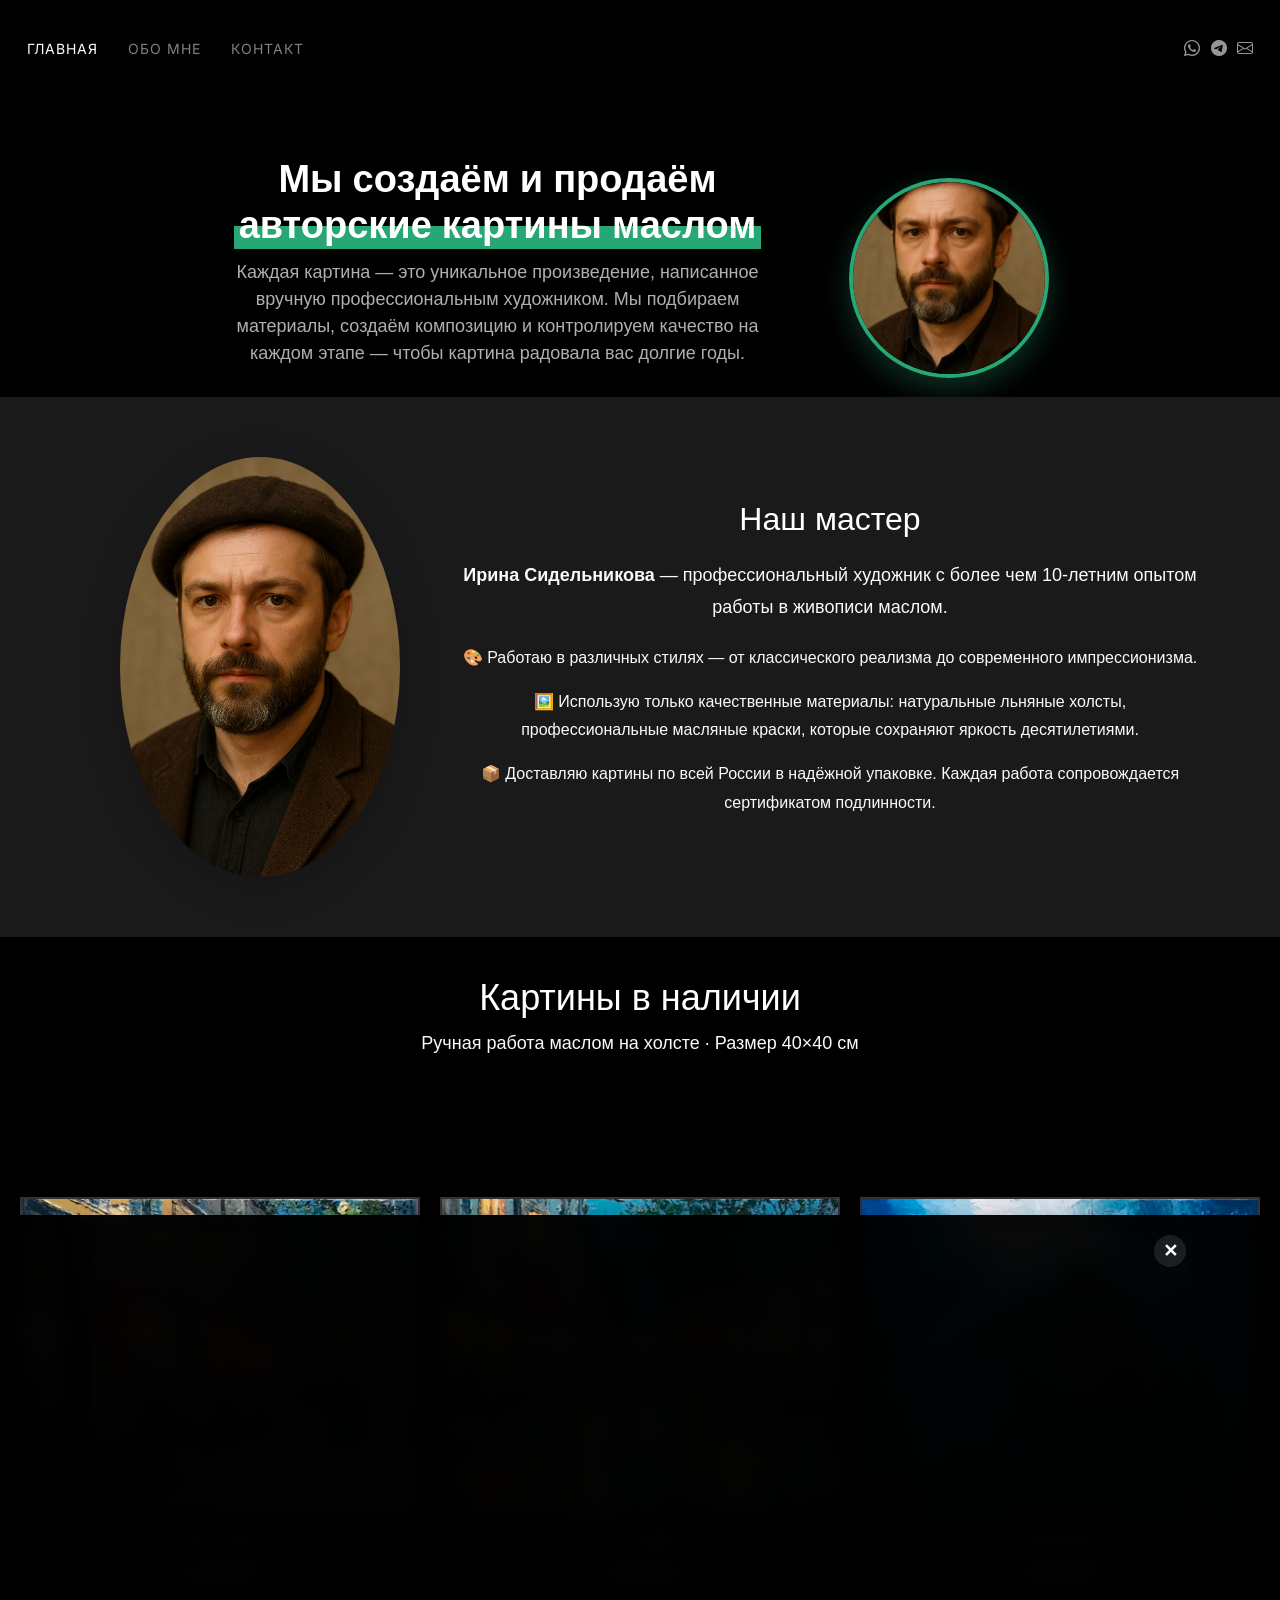
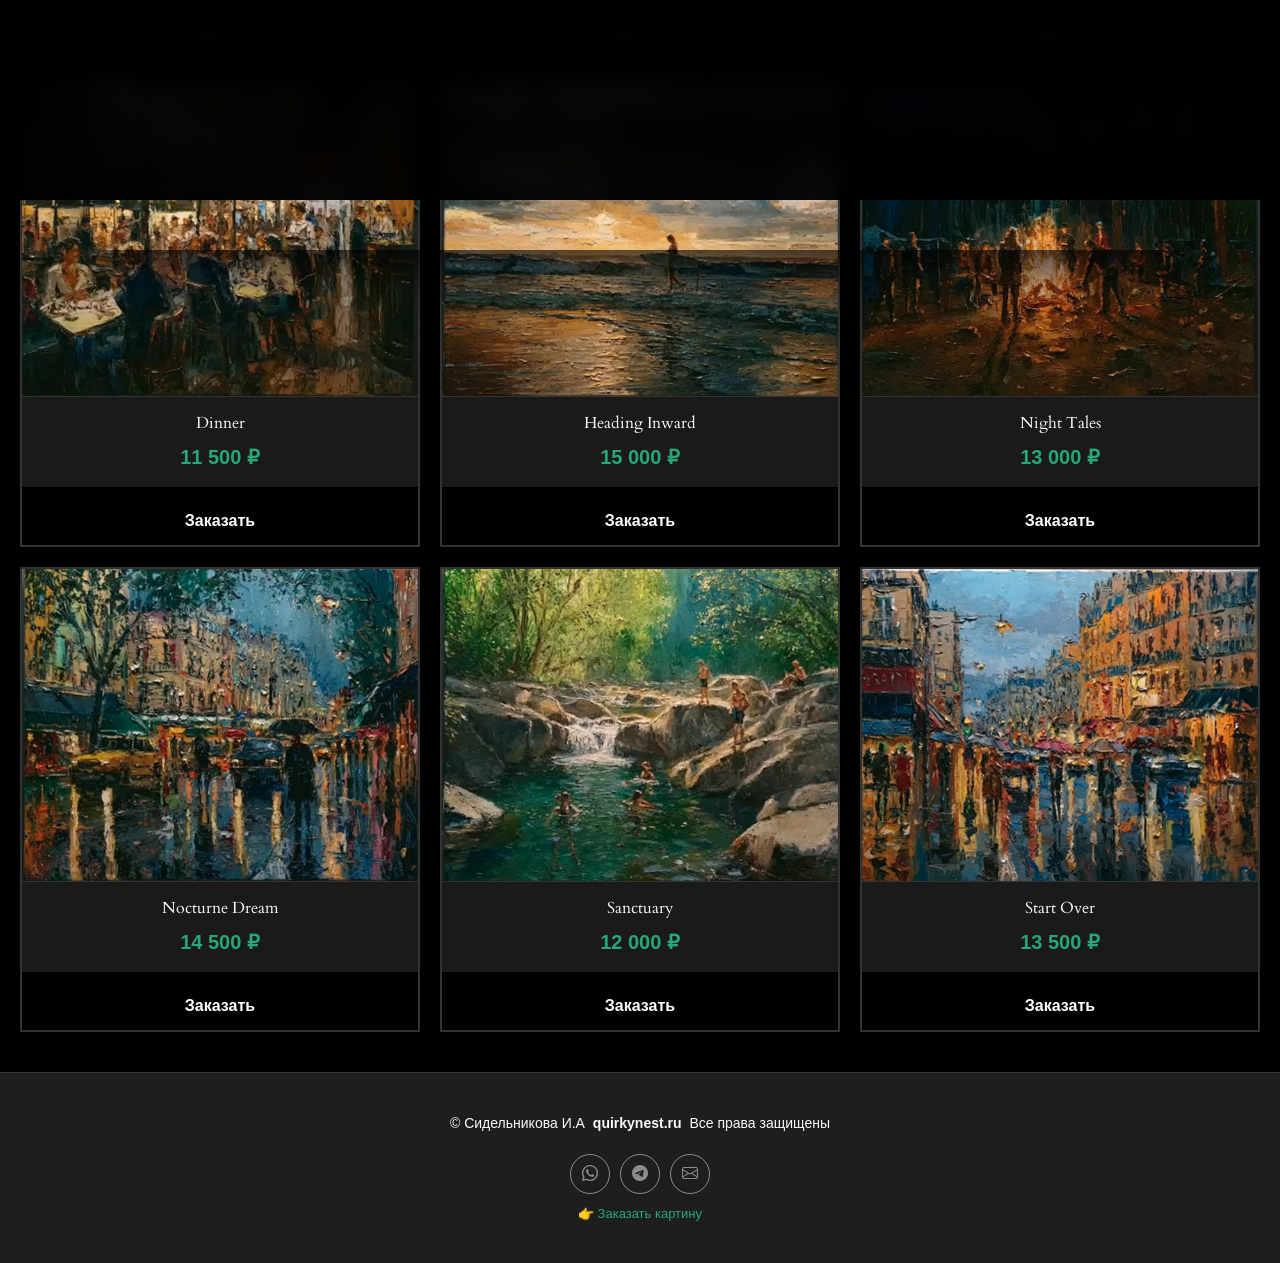
==== commit 148a939c: "656" ====
--- a/index.html
+++ b/index.html
@@ -29,21 +29,17 @@
   <link href="assets/css/main.css" rel="stylesheet">
 
 <!-- Yandex.Metrika counter -->
-<script type="text/javascript" >
-   (function(m,e,t,r,i,k,a){m[i]=m[i]||function(){(m[i].a=m[i].a||[]).push(arguments)};
-   m[i].l=1*new Date();
-   for (var j = 0; j < document.scripts.length; j++) {if (document.scripts[j].src === r) { return; }}
-   k=e.createElement(t),a=e.getElementsByTagName(t)[0],k.async=1,k.src=r,a.parentNode.insertBefore(k,a)})
-   (window, document, "script", "https://mc.yandex.ru/metrika/tag.js", "ym");
-
-   ym(103273664, "init", {
-        clickmap:true,
-        trackLinks:true,
-        accurateTrackBounce:true,
-        webvisor:true
-   });
+<script type="text/javascript">
+    (function(m,e,t,r,i,k,a){
+        m[i]=m[i]||function(){(m[i].a=m[i].a||[]).push(arguments)};
+        m[i].l=1*new Date();
+        for (var j = 0; j < document.scripts.length; j++) {if (document.scripts[j].src === r) { return; }}
+        k=e.createElement(t),a=e.getElementsByTagName(t)[0],k.async=1,k.src=r,a.parentNode.insertBefore(k,a)
+    })(window, document,'script','https://mc.yandex.ru/metrika/tag.js?id=105532612', 'ym');
+
+    ym(105532612, 'init', {ssr:true, webvisor:true, clickmap:true, ecommerce:"dataLayer", accurateTrackBounce:true, trackLinks:true});
 </script>
-<noscript><div><img src="https://mc.yandex.ru/watch/103273664" style="position:absolute; left:-9999px;" alt="" /></div></noscript>
+<noscript><div><img src="https://mc.yandex.ru/watch/105532612" style="position:absolute; left:-9999px;" alt="" /></div></noscript>
 <!-- /Yandex.Metrika counter -->
 </head>
 
@@ -77,7 +73,7 @@
         <div class="row align-items-center justify-content-center">
           <div class="col-12 text-center hero-avatar-wrapper hero-avatar-mobile" data-aos="fade-up" data-aos-delay="100">
             <div class="hero-avatar">
-              <img src="assets/img/profile-img.png" alt="Художник" class="avatar-image">
+              <img src="images/123.png" alt="Художник" class="avatar-image">
             </div>
           </div>
           <div class="col-lg-6 text-center" data-aos="fade-up" data-aos-delay="100">
@@ -92,7 +88,7 @@
           </div>
           <div class="col-lg-4 col-xl-3 text-center hero-avatar-wrapper hero-avatar-desktop" data-aos="fade-left" data-aos-delay="200">
             <div class="hero-avatar">
-              <img src="assets/img/profile-img.png" alt="Художник" class="avatar-image">
+              <img src="images/123.png" alt="Художник" class="avatar-image">
             </div>
           </div>
         </div>
@@ -104,21 +100,21 @@
       <div class="container">
         <div class="row align-items-center">
           <div class="col-lg-4 text-center mb-4 mb-lg-0">
-            <img src="assets/img/profile-img.png" alt="Художник" style="max-width: 280px; width: 100%; border-radius: 50%; box-shadow: 0 10px 40px rgba(0,0,0,0.2);">
+            <img src="images/123.png" alt="Художник" style="max-width: 280px; width: 100%; border-radius: 50%; box-shadow: 0 10px 40px rgba(0,0,0,0.2);">
           </div>
           <div class="col-lg-8">
-            <h2 style="color: var(--heading-color); font-size: 32px; margin-bottom: 20px;">Наш художник</h2>
+            <h2 style="color: var(--heading-color); font-size: 32px; margin-bottom: 20px;">Наш мастер</h2>
             <p style="color: var(--default-color); font-size: 18px; line-height: 1.8; margin-bottom: 20px;">
-              <strong>Александр Петров</strong> — профессиональный художник с более чем 15-летним опытом работы в живописи маслом.
+              <strong>Ирина Сидельникова</strong> — профессиональный художник с более чем 10-летним опытом работы в живописи маслом.
             </p>
             <p style="color: var(--default-color); font-size: 16px; line-height: 1.8; margin-bottom: 15px;">
-              🎓 Окончил <strong>Московский государственный академический художественный институт им. В.И. Сурикова</strong> с отличием. Специализация — станковая живопись.
+              🎨 Работаю в различных стилях — от классического реализма до современного импрессионизма.
             </p>
             <p style="color: var(--default-color); font-size: 16px; line-height: 1.8; margin-bottom: 15px;">
-              🏆 Участник более 50 выставок в России и за рубежом. Работы находятся в частных коллекциях в Москве, Санкт-Петербурге, Париже и Лондоне.
+              🖼️ Использую только качественные материалы: натуральные льняные холсты, профессиональные масляные краски, которые сохраняют яркость десятилетиями.
             </p>
             <p style="color: var(--default-color); font-size: 16px; line-height: 1.8;">
-              🎨 Каждая картина создаётся с использованием качественных масляных красок на натуральном льняном холсте. Срок создания работы — от 2 до 4 недель в зависимости от сложности.
+              📦 Доставляю картины по всей России в надёжной упаковке. Каждая работа сопровождается сертификатом подлинности.
             </p>
           </div>
         </div>
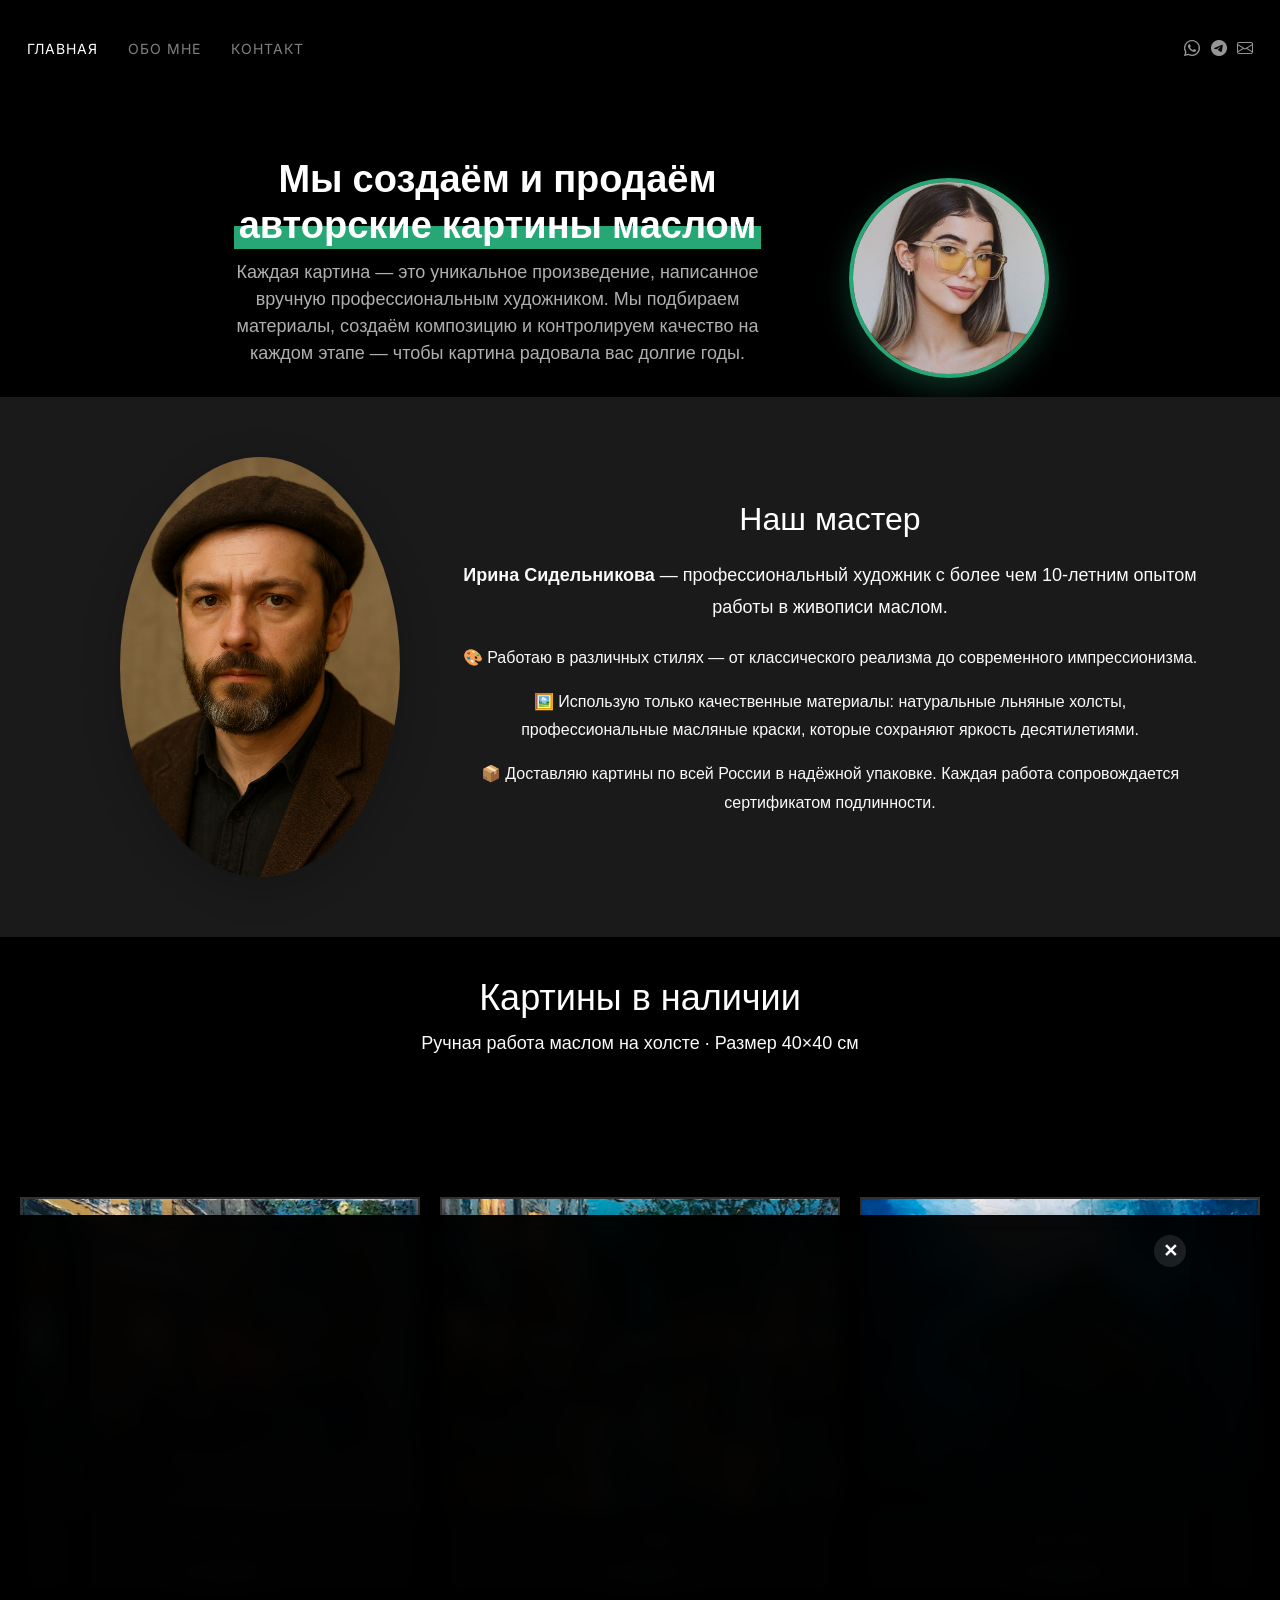
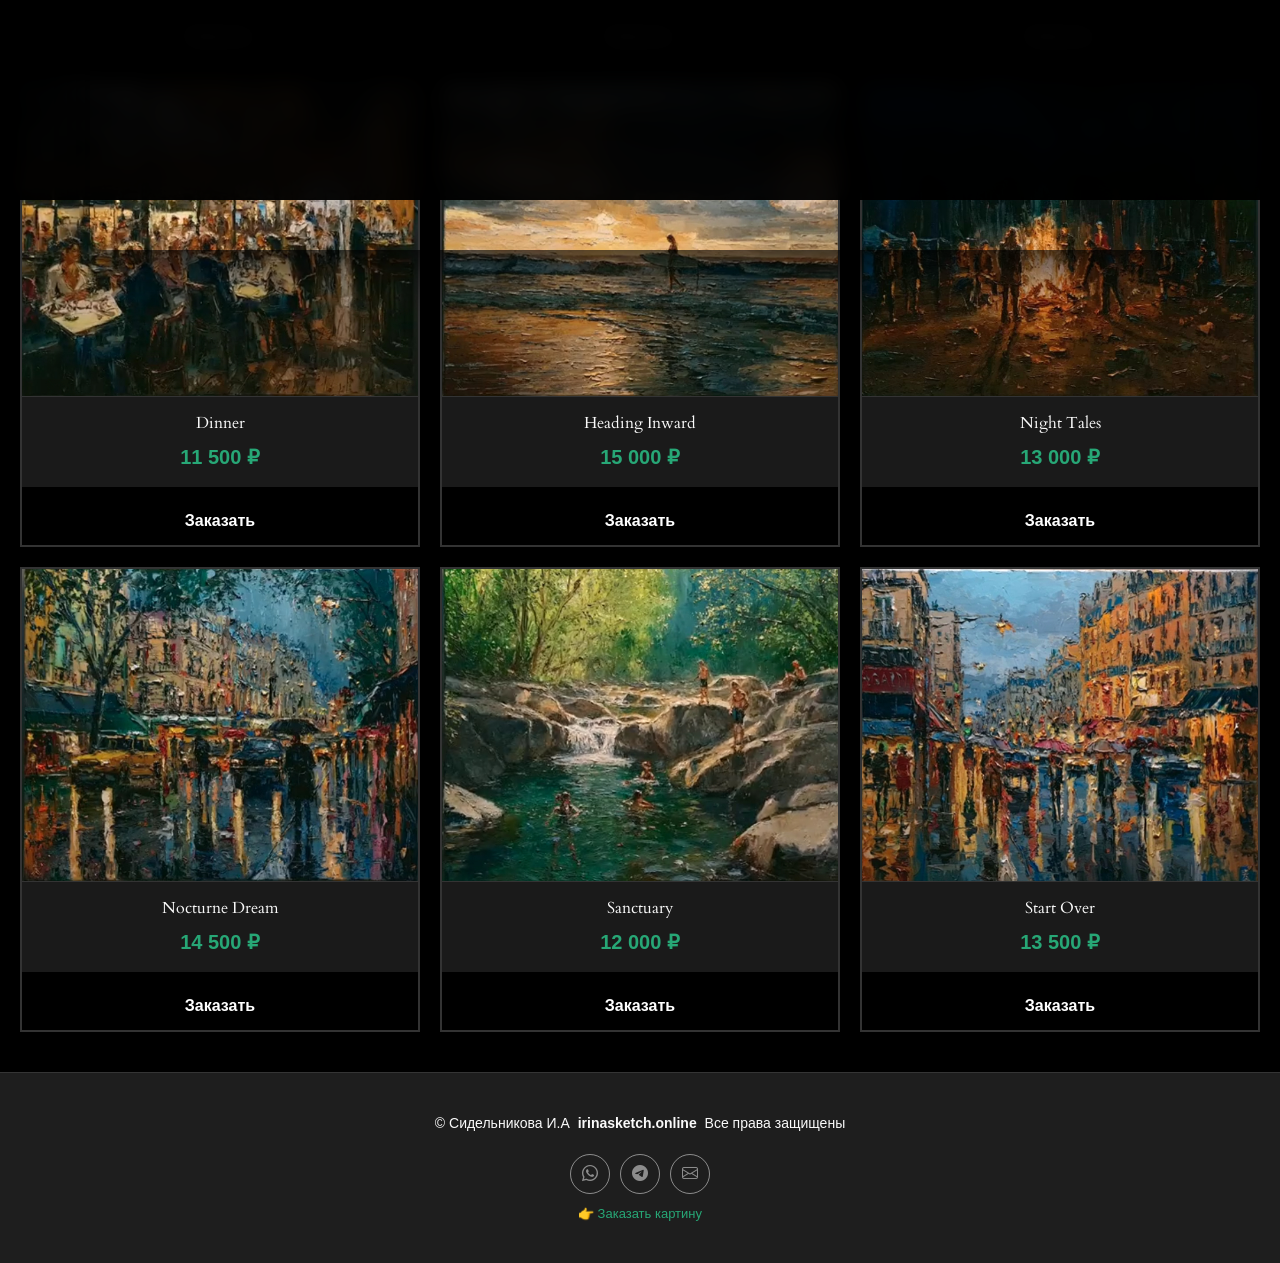
==== commit 3da20ebd: "656" ====
--- a/index.html
+++ b/index.html
@@ -73,7 +73,7 @@
         <div class="row align-items-center justify-content-center">
           <div class="col-12 text-center hero-avatar-wrapper hero-avatar-mobile" data-aos="fade-up" data-aos-delay="100">
             <div class="hero-avatar">
-              <img src="images/123.png" alt="Художник" class="avatar-image">
+              <img src="assets/img/profile-img.png" alt="Художник" class="avatar-image">
             </div>
           </div>
           <div class="col-lg-6 text-center" data-aos="fade-up" data-aos-delay="100">
@@ -88,7 +88,7 @@
           </div>
           <div class="col-lg-4 col-xl-3 text-center hero-avatar-wrapper hero-avatar-desktop" data-aos="fade-left" data-aos-delay="200">
             <div class="hero-avatar">
-              <img src="images/123.png" alt="Художник" class="avatar-image">
+              <img src="assets/img/profile-img.png" alt="Художник" class="avatar-image">
             </div>
           </div>
         </div>
@@ -278,7 +278,7 @@
           <article class="mb-4">
             <h3>1. Общие положения</h3>
             <p>Настоящая политика регулирует обработку персональных данных клиентов,
-              оформляющих заказ на картины маслом на сайте quirkynest.ru.</p>
+              оформляющих заказ на картины маслом на сайте irinasketch.online.</p>
           </article>
 
           <article class="mb-4">
@@ -430,7 +430,7 @@
 
     <div class="container">
       <div class="copyright text-center ">
-        <p>© <span>Сидельникова И.А</span> <strong class="px-1 sitename">quirkynest.ru</strong> <span> Все права защищены</span></p>
+        <p>© <span>Сидельникова И.А</span> <strong class="px-1 sitename">irinasketch.online</strong> <span> Все права защищены</span></p>
       </div>
       <div class="social-links d-flex justify-content-center">
         <a href="https://wa.me/79517623467"><i class="bi bi-twitter-x"></i></a>
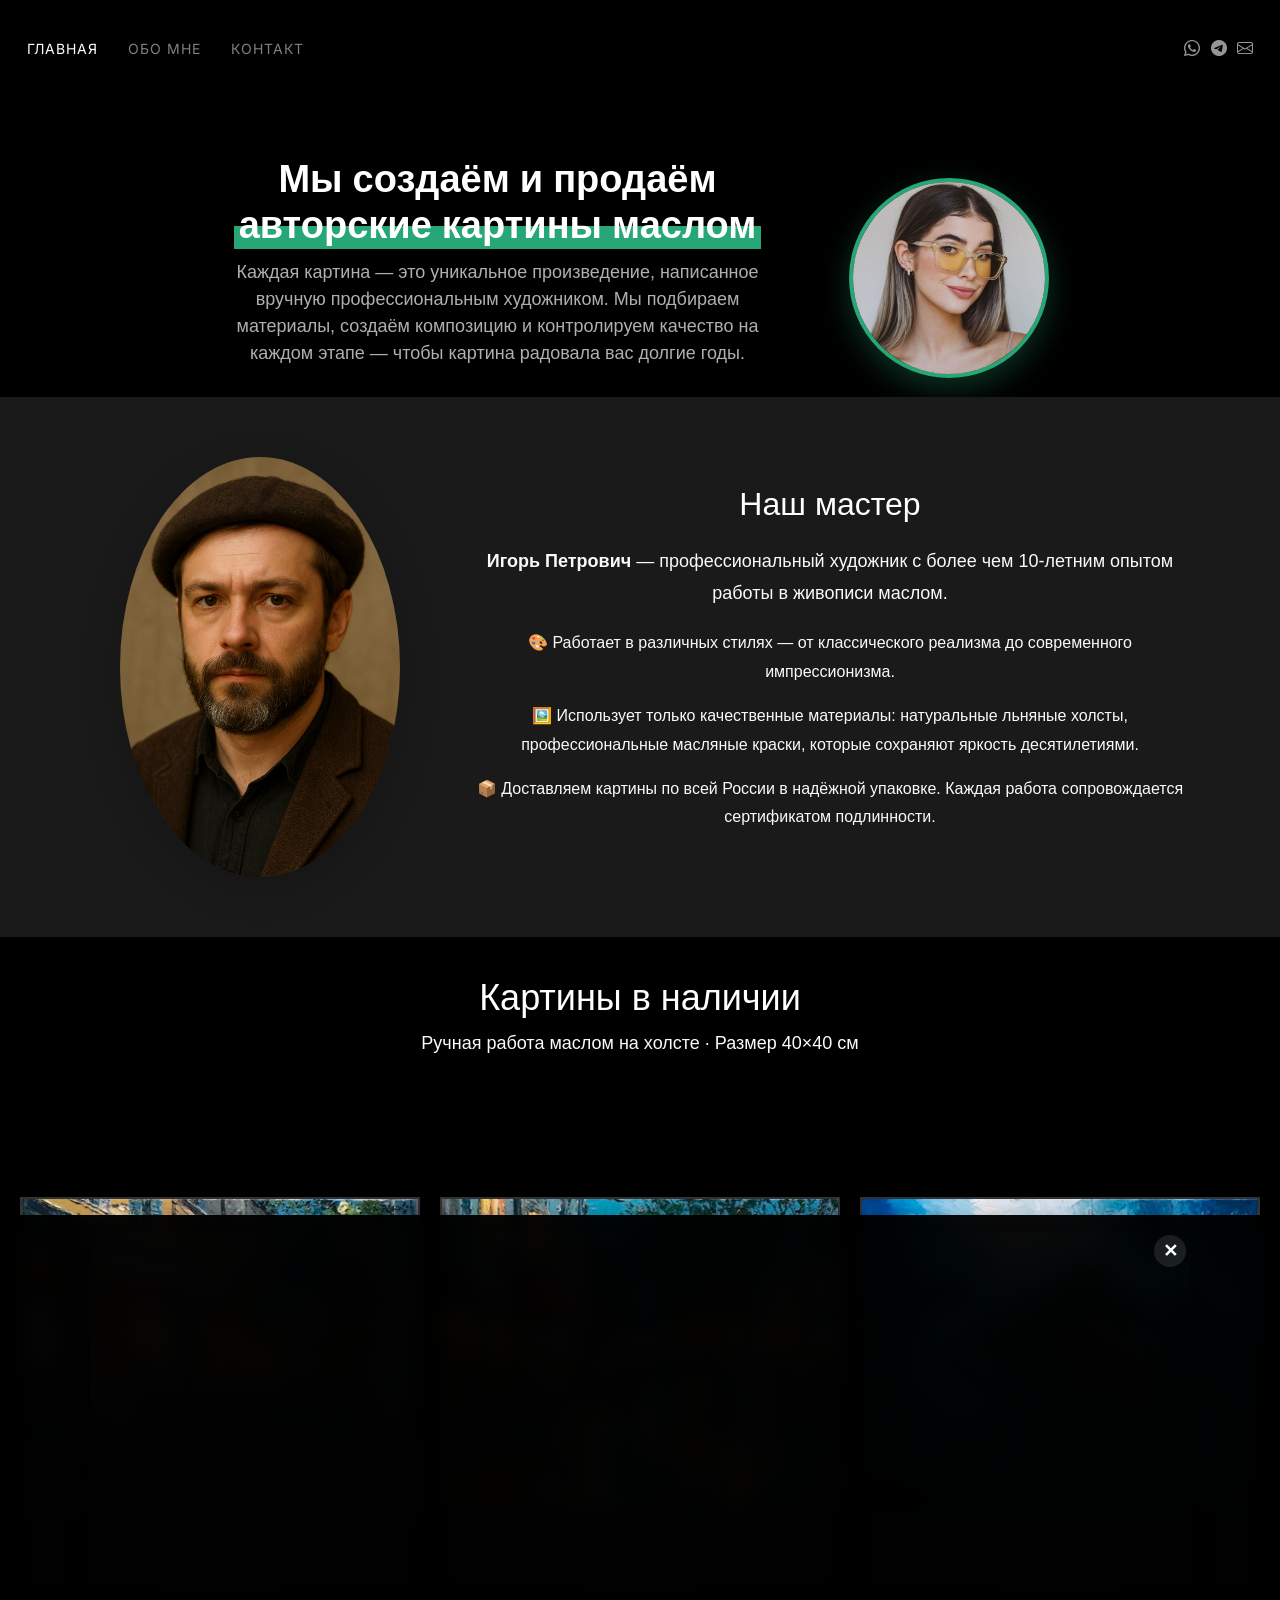
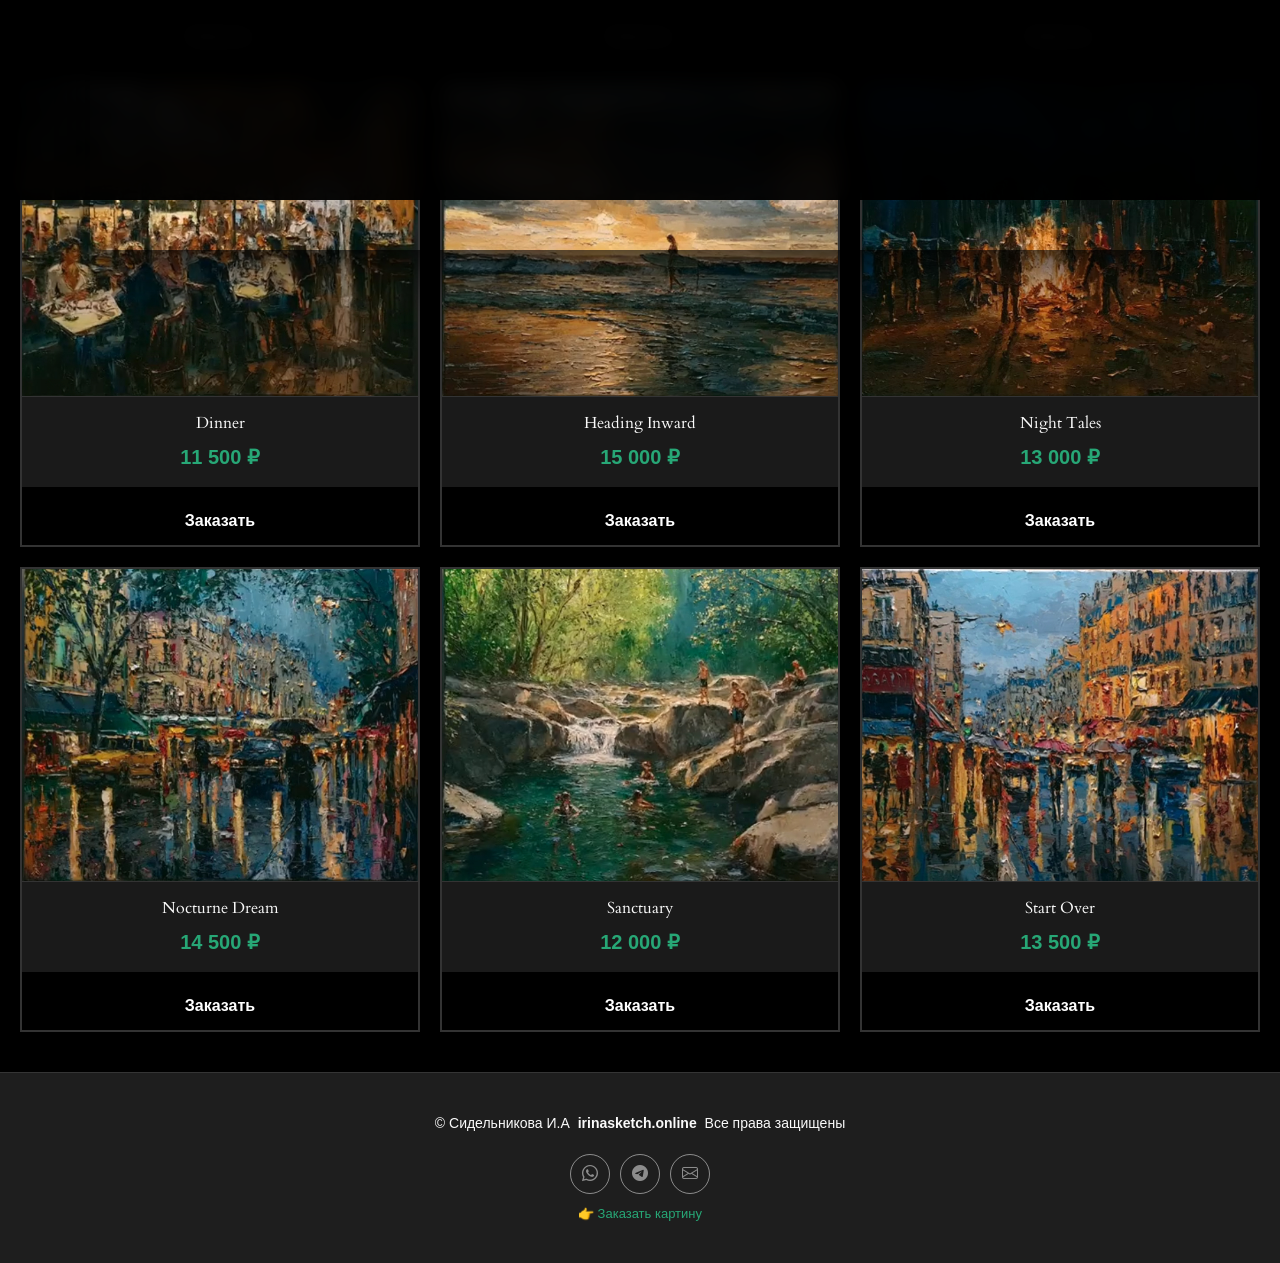
==== commit a9f8ef47: "78" ====
--- a/index.html
+++ b/index.html
@@ -105,16 +105,16 @@
           <div class="col-lg-8">
             <h2 style="color: var(--heading-color); font-size: 32px; margin-bottom: 20px;">Наш мастер</h2>
             <p style="color: var(--default-color); font-size: 18px; line-height: 1.8; margin-bottom: 20px;">
-              <strong>Ирина Сидельникова</strong> — профессиональный художник с более чем 10-летним опытом работы в живописи маслом.
+              <strong>Игорь Петрович</strong> — профессиональный художник с более чем 10-летним опытом работы в живописи маслом.
             </p>
             <p style="color: var(--default-color); font-size: 16px; line-height: 1.8; margin-bottom: 15px;">
-              🎨 Работаю в различных стилях — от классического реализма до современного импрессионизма.
+              🎨 Работает в различных стилях — от классического реализма до современного импрессионизма.
             </p>
             <p style="color: var(--default-color); font-size: 16px; line-height: 1.8; margin-bottom: 15px;">
-              🖼️ Использую только качественные материалы: натуральные льняные холсты, профессиональные масляные краски, которые сохраняют яркость десятилетиями.
+              🖼️ Использует только качественные материалы: натуральные льняные холсты, профессиональные масляные краски, которые сохраняют яркость десятилетиями.
             </p>
             <p style="color: var(--default-color); font-size: 16px; line-height: 1.8;">
-              📦 Доставляю картины по всей России в надёжной упаковке. Каждая работа сопровождается сертификатом подлинности.
+              📦 Доставляем картины по всей России в надёжной упаковке. Каждая работа сопровождается сертификатом подлинности.
             </p>
           </div>
         </div>
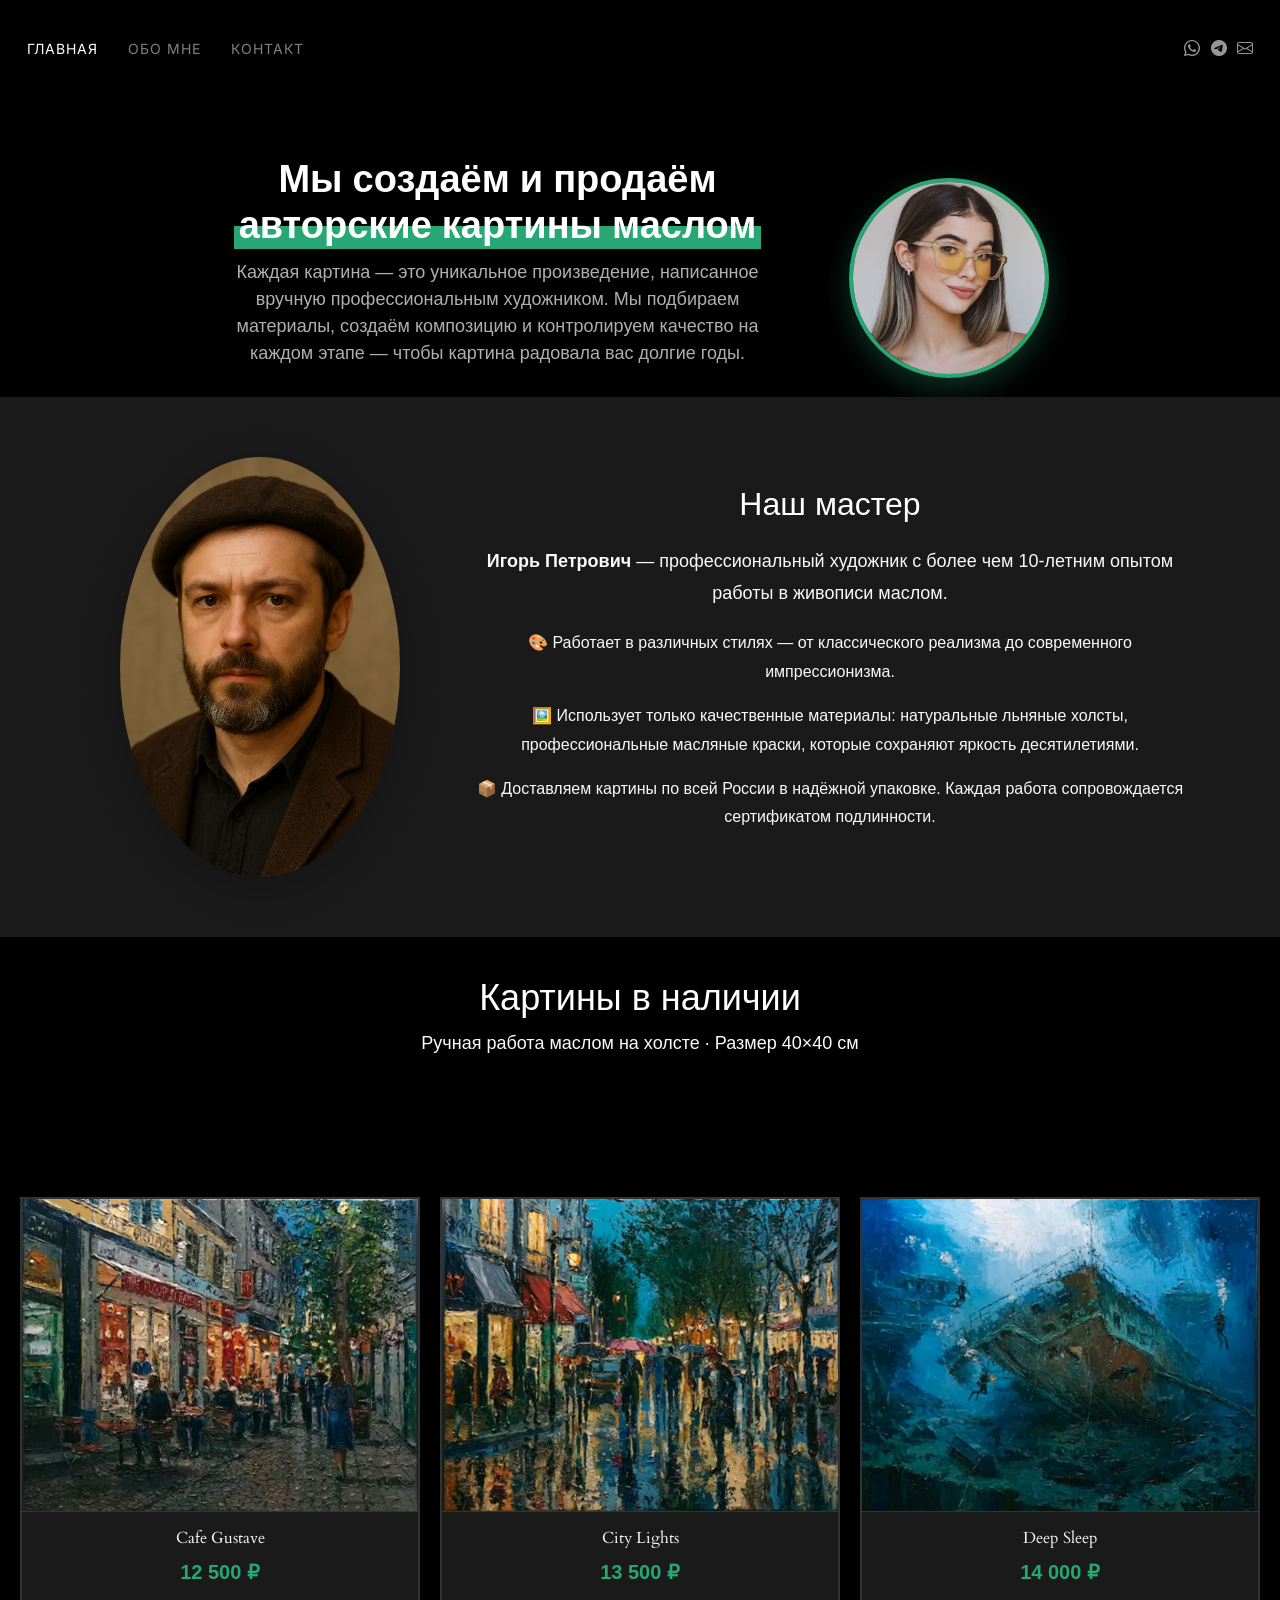
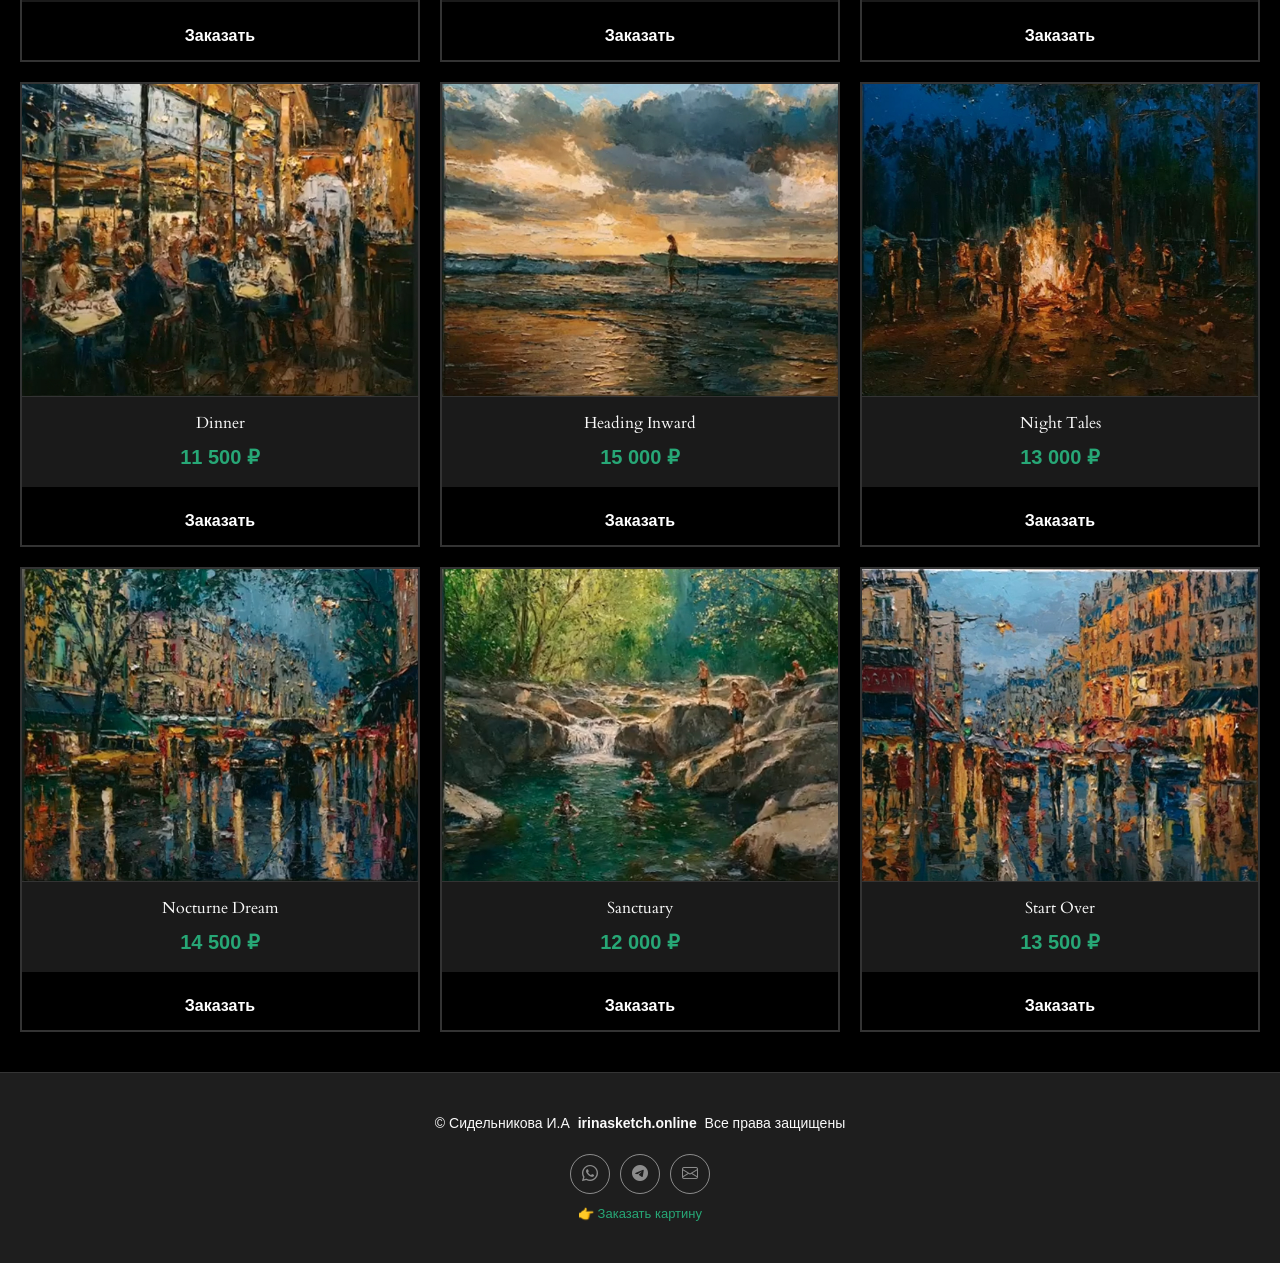
==== commit 13c5ede8: "Update index.html" ====
--- a/index.html
+++ b/index.html
@@ -136,7 +136,7 @@
       
       <div class="gallery-items" id="frontItems">
         <!-- Картина 1 -->
-        <div class="gallery-item" onclick="openOrder('images/123/Cafe_Gustave.jpg', 'Cafe Gustave (40×40 см)', 12500, '1066680777')">
+        <div class="gallery-item" onclick="openOrder('images/123/Cafe_Gustave.jpg', 'Cafe Gustave (40×40 см)', 12500, 'https://player.vimeo.com/video/1066680777?autoplay=1&loop=1&muted=1&controls=1&playsinline=1&title=0&byline=0&portrait=0')">
           <img src="images/123/Cafe_Gustave.jpg" alt="Cafe Gustave">
           <div class="gallery-item-info">
             <h4 class="gallery-item-title">Cafe Gustave</h4>
@@ -146,7 +146,7 @@
         </div>
 
         <!-- Картина 2 -->
-        <div class="gallery-item" onclick="openOrder('images/123/City_lights.jpg', 'City Lights (40×40 см)', 13500, '1066695764')">
+        <div class="gallery-item" onclick="openOrder('images/123/City_lights.jpg', 'City Lights (40×40 см)', 13500, 'https://player.vimeo.com/video/1066695764?autoplay=1&loop=1&muted=1&controls=1&playsinline=1&title=0&byline=0&portrait=0')">
           <img src="images/123/City_lights.jpg" alt="City Lights">
           <div class="gallery-item-info">
             <h4 class="gallery-item-title">City Lights</h4>
@@ -156,7 +156,7 @@
         </div>
 
         <!-- Картина 3 -->
-        <div class="gallery-item" onclick="openOrder('images/123/Deep_sleep.jpg', 'Deep Sleep (40×40 см)', 14000, '1066704373')">
+        <div class="gallery-item" onclick="openOrder('images/123/Deep_sleep.jpg', 'Deep Sleep (40×40 см)', 14000, 'https://player.vimeo.com/video/1066704373?autoplay=1&loop=1&muted=1&controls=1&playsinline=1&title=0&byline=0&portrait=0')">
           <img src="images/123/Deep_sleep.jpg" alt="Deep Sleep">
           <div class="gallery-item-info">
             <h4 class="gallery-item-title">Deep Sleep</h4>
@@ -166,7 +166,7 @@
         </div>
 
         <!-- Картина 4 -->
-        <div class="gallery-item" onclick="openOrder('images/123/Dinner.jpg', 'Dinner (40×40 см)', 11500, '1066693593')">
+        <div class="gallery-item" onclick="openOrder('images/123/Dinner.jpg', 'Dinner (40×40 см)', 11500, 'https://player.vimeo.com/video/1066693593?autoplay=1&loop=1&muted=1&controls=1&playsinline=1&title=0&byline=0&portrait=0')">
           <img src="images/123/Dinner.jpg" alt="Dinner">
           <div class="gallery-item-info">
             <h4 class="gallery-item-title">Dinner</h4>
@@ -176,7 +176,7 @@
         </div>
 
         <!-- Картина 5 -->
-        <div class="gallery-item" onclick="openOrder('images/123/Heading_inward.jpg', 'Heading Inward (40×40 см)', 15000, '1067053569')">
+        <div class="gallery-item" onclick="openOrder('images/123/Heading_inward.jpg', 'Heading Inward (40×40 см)', 15000, 'https://player.vimeo.com/video/1067053569?autoplay=1&loop=1&muted=1&controls=1&playsinline=1&title=0&byline=0&portrait=0')">
           <img src="images/123/Heading_inward.jpg" alt="Heading Inward">
           <div class="gallery-item-info">
             <h4 class="gallery-item-title">Heading Inward</h4>
@@ -186,7 +186,7 @@
         </div>
 
         <!-- Картина 6 -->
-        <div class="gallery-item" onclick="openOrder('images/123/Night_Tales.jpg', 'Night Tales (40×40 см)', 13000, '1067066047')">
+        <div class="gallery-item" onclick="openOrder('images/123/Night_Tales.jpg', 'Night Tales (40×40 см)', 13000, 'https://player.vimeo.com/video/1067066047?autoplay=1&loop=1&muted=1&controls=1&playsinline=1&title=0&byline=0&portrait=0')">
           <img src="images/123/Night_Tales.jpg" alt="Night Tales">
           <div class="gallery-item-info">
             <h4 class="gallery-item-title">Night Tales</h4>
@@ -196,7 +196,7 @@
         </div>
 
         <!-- Картина 7 -->
-        <div class="gallery-item" onclick="openOrder('images/123/Nocturne_Dream.jpg', 'Nocturne Dream (40×40 см)', 14500, '1067068989')">
+        <div class="gallery-item" onclick="openOrder('images/123/Nocturne_Dream.jpg', 'Nocturne Dream (40×40 см)', 14500, 'https://player.vimeo.com/video/1067068989?autoplay=1&loop=1&muted=1&controls=1&playsinline=1&title=0&byline=0&portrait=0')">
           <img src="images/123/Nocturne_Dream.jpg" alt="Nocturne Dream">
           <div class="gallery-item-info">
             <h4 class="gallery-item-title">Nocturne Dream</h4>
@@ -206,7 +206,7 @@
         </div>
 
         <!-- Картина 8 -->
-        <div class="gallery-item" onclick="openOrder('images/123/sanctuary.jpg', 'Sanctuary (40×40 см)', 12000, '1067045644')">
+        <div class="gallery-item" onclick="openOrder('images/123/sanctuary.jpg', 'Sanctuary (40×40 см)', 12000, 'https://player.vimeo.com/video/1067045644?autoplay=1&loop=1&muted=1&controls=1&playsinline=1&title=0&byline=0&portrait=0')">
           <img src="images/123/sanctuary.jpg" alt="Sanctuary">
           <div class="gallery-item-info">
             <h4 class="gallery-item-title">Sanctuary</h4>
@@ -216,7 +216,7 @@
         </div>
 
         <!-- Картина 9 -->
-        <div class="gallery-item" onclick="openOrder('images/123/Start_over.jpg', 'Start Over (40×40 см)', 13500, '1066706833')">
+        <div class="gallery-item" onclick="openOrder('images/123/Start_over.jpg', 'Start Over (40×40 см)', 13500, 'https://player.vimeo.com/video/1066706833?autoplay=1&loop=1&muted=1&controls=1&playsinline=1&title=0&byline=0&portrait=0')">
           <img src="images/123/Start_over.jpg" alt="Start Over">
           <div class="gallery-item-info">
             <h4 class="gallery-item-title">Start Over</h4>
@@ -232,6 +232,7 @@
       <div class="order-content" onclick="event.stopPropagation()">
         <div class="close-btn" onclick="closeOrder(event)">✖</div>
         <div class="order-image">
+          <img id="orderPhoto" src="" alt="Картина" class="order-photo">
           <div class="order-video-wrapper" id="orderVideoWrapper">
             <iframe id="orderVideoIframe" src="" frameborder="0" allow="autoplay; fullscreen; picture-in-picture" allowfullscreen></iframe>
           </div>
@@ -320,110 +321,6 @@
       </div>
     </div>
 
-    <!-- Попап снизу для полного просмотра видео -->
-    <div class="video-bottom-popup" id="videoBottomPopup" onclick="if (event.target === this) { closeFullVideo(); }">
-      <div class="video-bottom-inner">
-        <button class="video-bottom-close" type="button" onclick="closeFullVideo()">✕</button>
-        <div class="video-bottom-frame-wrapper">
-        <iframe 
-            id="videoBottomIframe"
-          src=""
-          frameborder="0" 
-          allow="autoplay; fullscreen; picture-in-picture" 
-          allowfullscreen
-        ></iframe>
-      </div>
-    </div>
-    </div>
-
-    <style>
-      .video-bottom-popup {
-        position: fixed;
-        left: 0;
-        right: 0;
-        bottom: -100%;
-        height: 65vh;
-        background: rgba(0, 0, 0, 0.96);
-        backdrop-filter: blur(10px);
-        z-index: 10000;
-        padding: 16px 10px 24px;
-        display: flex;
-        justify-content: center;
-        align-items: flex-start;
-        transition: bottom 0.35s ease;
-      }
-
-      .video-bottom-popup.active {
-        bottom: 0;
-      }
-
-      .video-bottom-inner {
-        width: 100%;
-        max-width: 1100px;
-        position: relative;
-      }
-
-      .video-bottom-close {
-        position: absolute;
-        top: -6px;
-        right: 4px;
-        z-index: 2;
-        border: none;
-        background: rgba(255, 255, 255, 0.1);
-        color: #ffffff;
-        width: 32px;
-        height: 32px;
-        border-radius: 999px;
-        cursor: pointer;
-        font-size: 18px;
-        display: flex;
-        align-items: center;
-        justify-content: center;
-        transition: background 0.25s ease, transform 0.2s ease;
-      }
-
-      .video-bottom-close:hover {
-        background: rgba(255, 255, 255, 0.25);
-        transform: translateY(-1px);
-      }
-
-      .video-bottom-frame-wrapper {
-        position: relative;
-        padding-bottom: 56.25%;
-        height: 0;
-        overflow: hidden;
-        border-radius: 14px;
-        box-shadow: 0 18px 60px rgba(0, 0, 0, 0.85);
-      }
-
-      .video-bottom-frame-wrapper iframe {
-        position: absolute;
-        top: 0;
-        left: 0;
-        width: 100%;
-        height: 100%;
-        border: none;
-      }
-
-      @media (max-width: 768px) {
-        .video-bottom-popup {
-          height: 75vh;
-          padding: 10px 6px 20px;
-        }
-
-        .video-bottom-frame-wrapper {
-          border-radius: 10px;
-        }
-      }
-
-      @media (max-width: 480px) {
-        .video-bottom-popup {
-          height: 80vh;
-        }
-      }
-    </style>
-
-
   </main>
 
   <footer id="footer" class="footer">
@@ -469,6 +366,13 @@
       width: 100%;
     }
 
+    .order-photo {
+      width: 100%;
+      border-radius: 12px;
+      object-fit: cover;
+      margin-bottom: 12px;
+    }
+
     .order-video-wrapper iframe {
       position: absolute;
       top: 0;
@@ -497,12 +401,12 @@
       }
     });
 
-    // Переопределяем openOrder для работы с видео
-    window.openOrder = function(image, title, price, videoId) {
-      console.log('openOrder called with:', { image, title, price, videoId });
+    // Переопределяем openOrder для работы с видео (универсальный URL)
+    window.openOrder = function(image, title, price, videoUrl) {
+      console.log('openOrder called with:', { image, title, price, videoUrl });
       
       // сохраняем выбранный товар
-      selectedItem = { image, title, price: parseInt(price, 10), videoId: videoId || null };
+      selectedItem = { image, title, price: parseInt(price, 10), videoUrl: videoUrl || null };
 
       popupScrollPosition = window.scrollY || document.documentElement.scrollTop || 0;
       if (!popupHistoryActive) {
@@ -525,11 +429,19 @@
       // Показываем видео вместо картинки
       const videoWrapper = document.getElementById('orderVideoWrapper');
       const videoIframe = document.getElementById('orderVideoIframe');
+      const orderPhoto = document.getElementById('orderPhoto');
       const popupTitle = document.getElementById('popupTitle');
       
-      if (videoWrapper && videoIframe && videoId) {
+      if (orderPhoto) {
+        orderPhoto.src = image || '';
+        orderPhoto.alt = title || 'Картина';
+      }
+
+      // Если передали ссылку на видео — просто подставляем её как есть.
+      // Это может быть любой сервис: Vimeo, YouTube (через embed), VK, RuTube или прямой .mp4
+      if (videoWrapper && videoIframe && videoUrl) {
         videoWrapper.style.display = 'block';
-        videoIframe.src = 'https://player.vimeo.com/video/' + videoId + '?autoplay=1&loop=1&muted=1&controls=1&playsinline=1&title=0&byline=0&portrait=0';
+        videoIframe.src = videoUrl;
       } else if (videoWrapper) {
         videoWrapper.style.display = 'none';
       }
@@ -566,8 +478,16 @@
     };
 
     // Алиас для обратной совместимости
-    function openOrder(image, title, price, videoId) {
-      window.openOrder(image, title, price, videoId);
+    function openOrder(image, title, price, videoUrl) {
+      window.openOrder(image, title, price, videoUrl);
+    }
+
+    // Функция очистки видео
+    function clearVideo() {
+      const videoIframe = document.getElementById('orderVideoIframe');
+      if (videoIframe) {
+        videoIframe.src = '';
+      }
     }
 
     // Обновляем closeOrder, чтобы очищать видео
@@ -577,11 +497,7 @@
         event.stopPropagation();
       }
       
-      // Очищаем видео при закрытии
-      const videoIframe = document.getElementById('orderVideoIframe');
-      if (videoIframe) {
-        videoIframe.src = '';
-      }
+      clearVideo();
       
       // Закрываем попап
       const popup = document.getElementById('orderPopup');
@@ -596,6 +512,24 @@
         window.history.back();
       }
     };
+
+    // Переопределяем hideOrderPopup чтобы очищать видео
+    const originalHideOrderPopup = window.hideOrderPopup || function() {};
+    window.hideOrderPopup = function(scrollTarget) {
+      clearVideo();
+      const popup = document.getElementById('orderPopup');
+      if (!popup) return;
+      popup.style.display = 'none';
+      document.body.style.overflow = '';
+      if (typeof scrollTarget === 'number') {
+        requestAnimationFrame(() => {
+          window.scrollTo({
+            top: scrollTarget,
+            behavior: 'auto'
+          });
+        });
+      }
+    };
   </script>
 
 </body>
